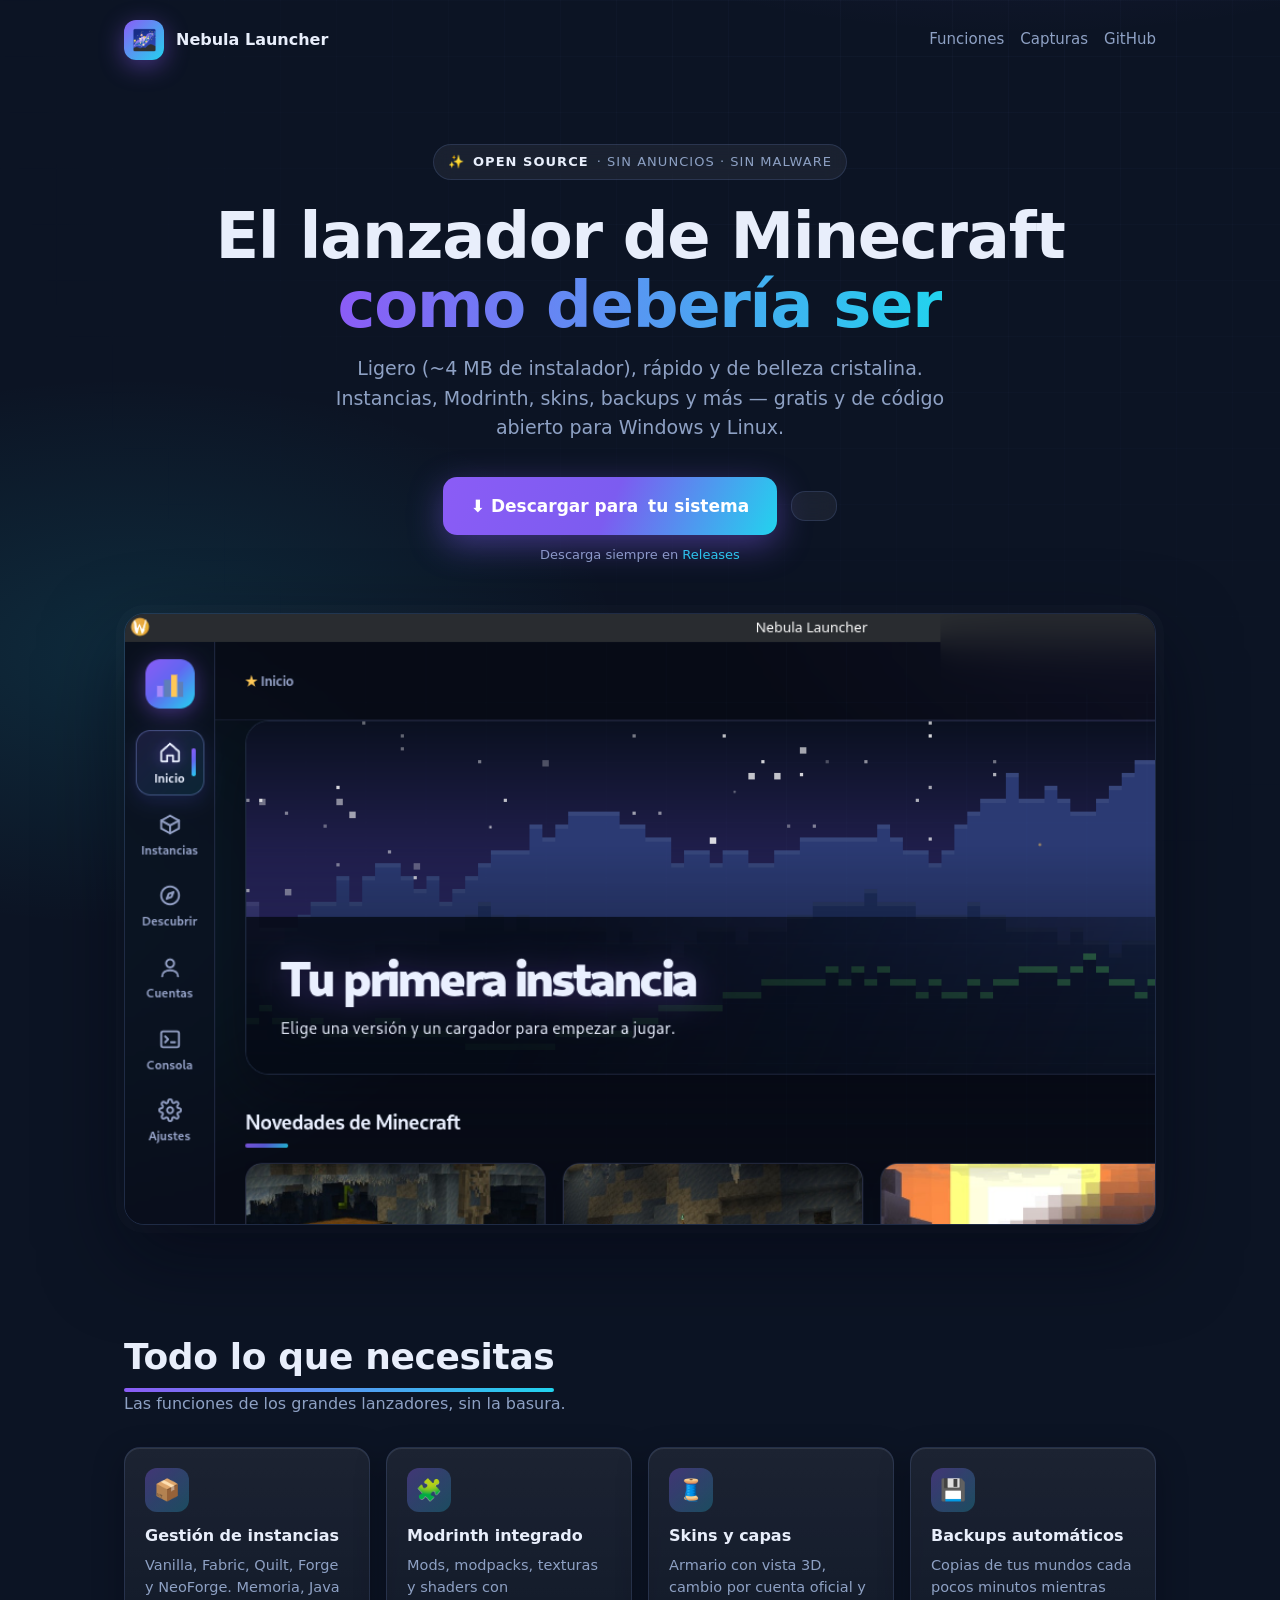
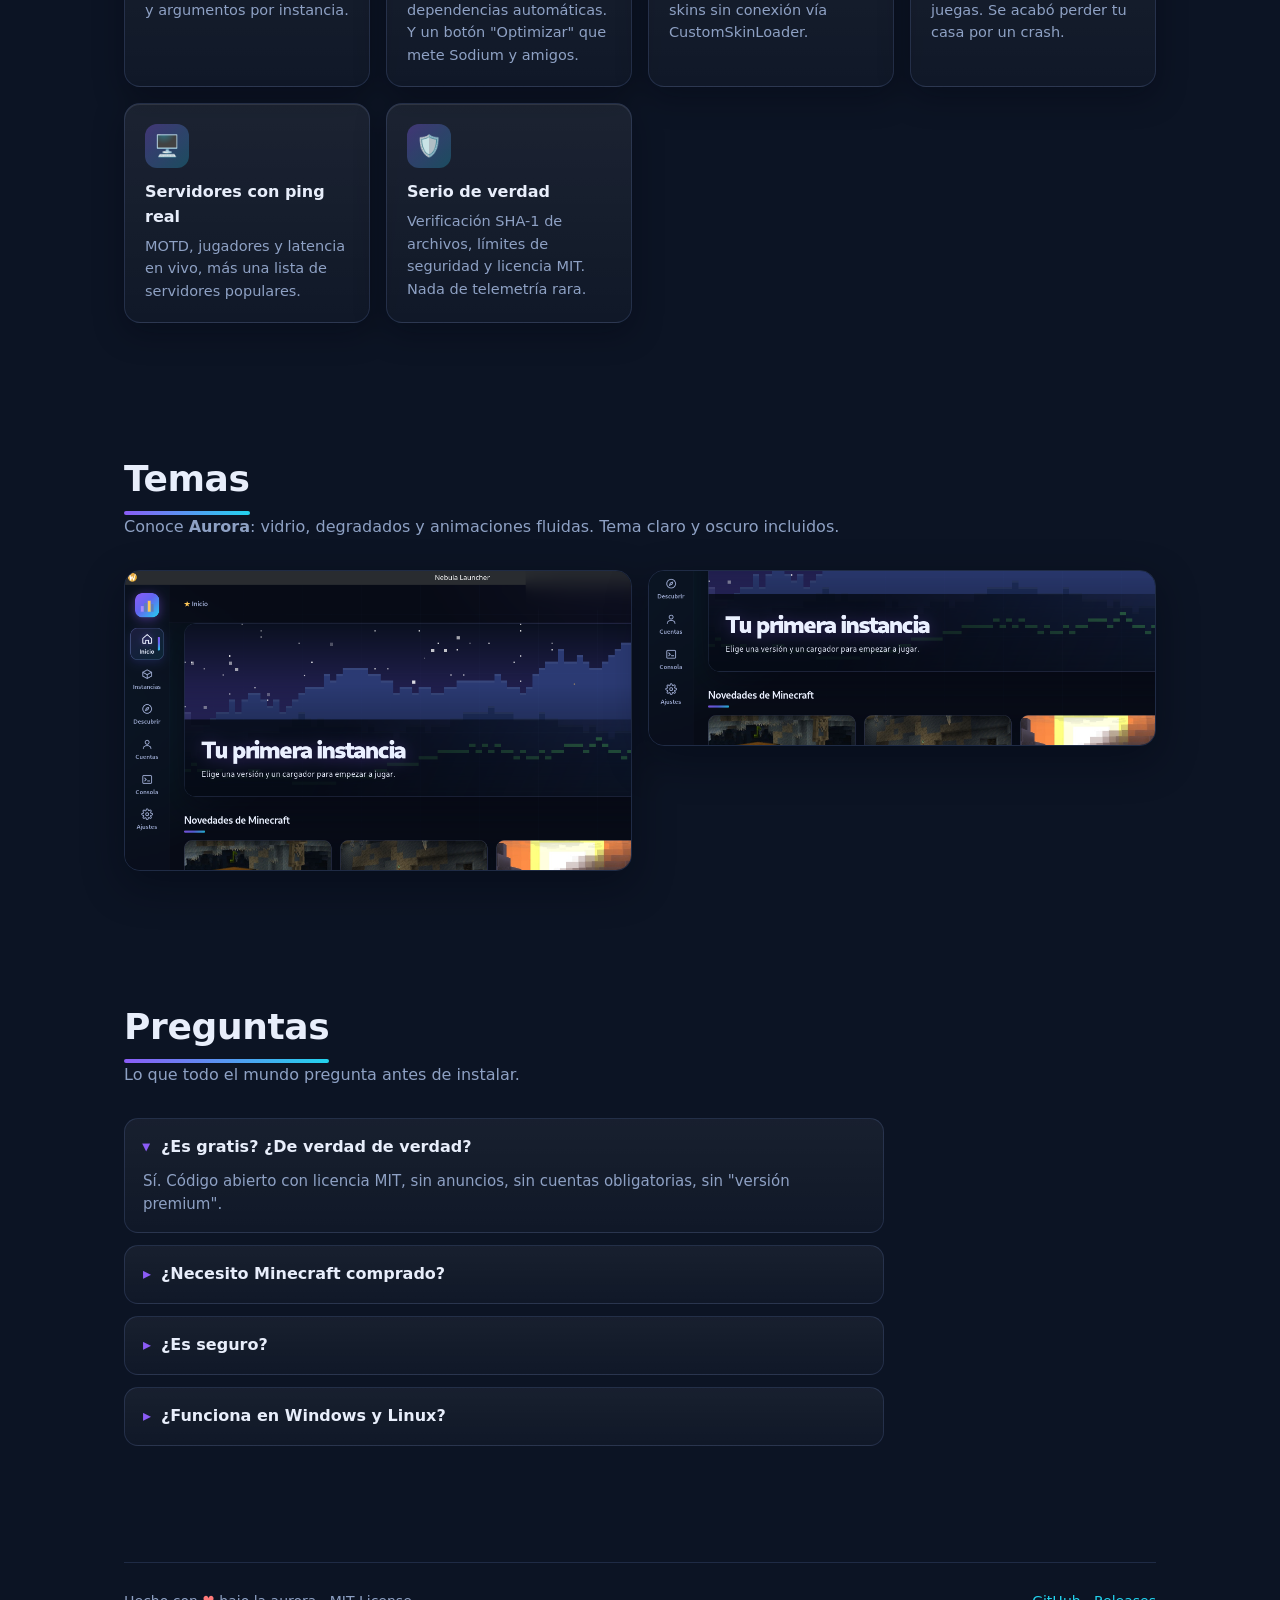
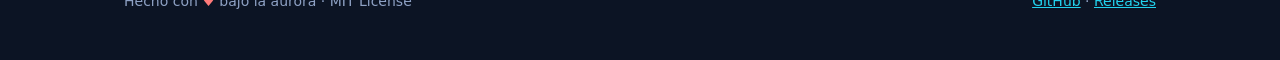
==== docs/index.html @ 6aa3d75f "Pagina web de descargas con deteccion de sistema operativo" ====
<!doctype html>
<html lang="es">
<head>
<meta charset="utf-8">
<meta name="viewport" content="width=device-width, initial-scale=1">
<title>Nebula Launcher — Descargar</title>
<meta name="description" content="Nebula Launcher: lanzador de Minecraft Java de código abierto, ligero y bonito para Windows y Linux.">
<style>
  :root {
    --bg: #0c1424; --bg2: #101b30; --surface: rgba(255,255,255,.06);
    --text: #e8eefb; --muted: #8ea1c4; --line: rgba(120,150,220,.18);
    --violet: #8b5cf6; --cyan: #22d3ee; --amber: #ffc857;
    --aurora: linear-gradient(90deg, #8b5cf6, #22d3ee);
  }
  * { box-sizing: border-box; margin: 0; padding: 0; }
  html { scroll-behavior: smooth; }
  body {
    background: radial-gradient(1200px 600px at 80% -10%, rgba(139,92,246,.22), transparent 60%),
                radial-gradient(900px 500px at 10% 20%, rgba(34,211,238,.12), transparent 55%),
                var(--bg);
    color: var(--text);
    font-family: "Segoe UI", "Cantarell", system-ui, sans-serif;
    line-height: 1.55; min-height: 100vh;
  }
  body::before {
    content: ""; position: fixed; inset: 0; pointer-events: none;
    background-image:
      linear-gradient(rgba(148,170,255,.03) 1px, transparent 1px),
      linear-gradient(90deg, rgba(148,170,255,.03) 1px, transparent 1px);
    background-size: 56px 56px;
    mask-image: radial-gradient(ellipse at 70% 0%, black, transparent 75%);
    -webkit-mask-image: radial-gradient(ellipse at 70% 0%, black, transparent 75%);
  }
  .wrap { max-width: 1080px; margin: 0 auto; padding: 0 24px; position: relative; }

  nav { display: flex; align-items: center; gap: 16px; padding: 20px 0; }
  .logo { display: flex; align-items: center; gap: 12px; font-weight: 700; text-decoration: none; color: var(--text); }
  .logo .dot {
    width: 40px; height: 40px; border-radius: 12px; display: grid; place-items: center;
    background: linear-gradient(135deg, #8b5cf6, #22d3ee);
    box-shadow: 0 6px 24px rgba(139,92,246,.45);
    font-size: 20px;
  }
  nav .grow { flex: 1; }
  .navlink { color: var(--muted); text-decoration: none; font-size: 15px; transition: color .15s; }
  .navlink:hover { color: var(--text); }

  header.hero { padding: 64px 0 40px; text-align: center; }
  .chip {
    display: inline-flex; align-items: center; gap: 8px;
    border: 1px solid var(--line); background: var(--surface);
    padding: 7px 14px; border-radius: 999px; font-size: 13px; color: var(--muted);
    backdrop-filter: blur(10px); text-transform: uppercase; letter-spacing: .08em;
  }
  .chip b { color: var(--text); }
  h1 {
    font-size: clamp(38px, 7vw, 64px); line-height: 1.08; margin: 22px 0 14px;
    letter-spacing: -.02em;
  }
  h1 .grad {
    background: var(--aurora); -webkit-background-clip: text; background-clip: text; color: transparent;
  }
  .sub { color: var(--muted); font-size: clamp(16px, 2.5vw, 19px); max-width: 640px; margin: 0 auto; }

  .download { margin-top: 34px; display: flex; flex-wrap: wrap; gap: 14px; justify-content: center; align-items: center; }
  .btn {
    display: inline-flex; align-items: center; gap: 10px; text-decoration: none; color: var(--text);
    border: 1px solid var(--line); background: var(--surface); backdrop-filter: blur(10px);
    padding: 14px 22px; border-radius: 14px; font-weight: 600; font-size: 15.5px;
    transition: transform .16s ease, box-shadow .2s ease, border-color .2s;
  }
  .btn:hover { transform: translateY(-2px); border-color: rgba(139,92,246,.55); box-shadow: 0 10px 30px rgba(139,92,246,.25); }
  .btn.primary {
    background: linear-gradient(115deg, #8b5cf6, #7c5cf0, #22d3ee);
    border: none; color: #fff; font-size: 17px; padding: 16px 28px;
    box-shadow: 0 10px 34px rgba(124,92,240,.45);
    position: relative; overflow: hidden;
  }
  .btn.primary::after {
    content: ""; position: absolute; top: 0; left: -80%; width: 50%; height: 100%;
    background: linear-gradient(105deg, transparent, rgba(255,255,255,.45), transparent);
    transform: skewX(-20deg); transition: left .45s ease;
  }
  .btn.primary:hover::after { left: 130%; }
  .meta { color: var(--muted); font-size: 13px; margin-top: 10px; }
  .meta a { color: var(--cyan); text-decoration: none; }
  .meta a:hover { text-decoration: underline; }

  .shot { margin-top: 48px; border-radius: 20px; overflow: hidden; border: 1px solid var(--line);
    box-shadow: 0 30px 80px rgba(3,6,18,.55), 0 0 0 8px rgba(255,255,255,.02); }
  .shot img { width: 100%; display: block; }

  section { padding: 64px 0; }
  h2 { font-size: clamp(26px, 4vw, 36px); letter-spacing: -.01em; margin-bottom: 8px; }
  h2.underline { position: relative; display: inline-block; }
  h2.underline::after {
    content: ""; position: absolute; left: 0; right: 0; bottom: -8px; height: 4px;
    border-radius: 4px; background: var(--aurora);
  }
  .lead { color: var(--muted); margin-bottom: 30px; }

  .features { display: grid; grid-template-columns: repeat(auto-fit, minmax(240px, 1fr)); gap: 16px; }
  .card {
    background: linear-gradient(180deg, rgba(255,255,255,.065), rgba(255,255,255,.02));
    border: 1px solid var(--line); border-radius: 16px; padding: 20px;
    box-shadow: inset 0 1px 0 rgba(255,255,255,.09), 0 10px 30px rgba(3,6,18,.35);
    transition: transform .18s ease, border-color .2s;
    opacity: 0; transform: translateY(16px);
  }
  .card.in { animation: rise .45s ease forwards; }
  @keyframes rise { to { opacity: 1; transform: translateY(0); } }
  .card:hover { transform: translateY(-4px); border-color: rgba(139,92,246,.45); }
  .card .ico {
    width: 44px; height: 44px; border-radius: 12px; display: grid; place-items: center;
    background: linear-gradient(135deg, rgba(139,92,246,.35), rgba(34,211,238,.25));
    font-size: 21px; margin-bottom: 12px;
  }
  .card b { display: block; margin-bottom: 5px; }
  .card p { color: var(--muted); font-size: 14.5px; }

  .shots2 { display: grid; grid-template-columns: repeat(auto-fit, minmax(300px, 1fr)); gap: 16px; }
  .shots2 img { width: 100%; border-radius: 16px; border: 1px solid var(--line); display: block;
    box-shadow: 0 14px 40px rgba(3,6,18,.45); }

  .faq { max-width: 760px; }
  details {
    background: linear-gradient(180deg, rgba(255,255,255,.05), rgba(255,255,255,.02));
    border: 1px solid var(--line); border-radius: 14px; padding: 16px 18px; margin-bottom: 12px;
  }
  details summary { cursor: pointer; font-weight: 600; list-style: none; display: flex; align-items: center; gap: 10px; }
  details summary::before { content: "▸"; color: var(--violet); transition: transform .2s; }
  details[open] summary::before { transform: rotate(90deg); }
  details p { color: var(--muted); margin-top: 10px; font-size: 15px; }
  a { color: var(--cyan); }

  footer { border-top: 1px solid var(--line); margin-top: 40px; padding: 28px 0 48px; color: var(--muted); font-size: 14px;
    display: flex; flex-wrap: wrap; gap: 12px; align-items: center; justify-content: space-between; }
  footer .heart { color: #ff7a7a; }
</style>
</head>
<body>
<div class="wrap">
  <nav>
    <a class="logo" href="#"><span class="dot">🌌</span> Nebula Launcher</a>
    <span class="grow"></span>
    <a class="navlink" href="#funciones">Funciones</a>
    <a class="navlink" href="#capturas">Capturas</a>
    <a class="navlink" href="https://github.com/mclovin552/nebula-launcher">GitHub</a>
  </nav>

  <header class="hero">
    <span class="chip">✨ <b id="ver">Open source</b> · sin anuncios · sin malware</span>
    <h1>El lanzador de Minecraft<br><span class="grad">como debería ser</span></h1>
    <p class="sub">Ligero (~4 MB de instalador), rápido y de belleza cristalina. Instancias, Modrinth, skins, backups y más — gratis y de código abierto para Windows y Linux.</p>
    <div class="download" id="dl">
      <a class="btn primary" href="https://github.com/mclovin552/nebula-launcher/releases/latest" id="main-dl">⬇️ Descargar para <span id="os-name">tu sistema</span></a>
      <a class="btn" href="https://github.com/mclovin552/nebula-launcher/releases/latest" id="dash-dl" hidden></a>
    </div>
    <p class="meta" id="ver-info">Consultando la última versión… · <a href="https://github.com/mclovin552/nebula-launcher/releases">todas las versiones</a></p>
    <div class="shot"><img src="screenshot-home.png" alt="Nebula Launcher"></div>
  </header>

  <section id="funciones">
    <h2 class="underline">Todo lo que necesitas</h2>
    <p class="lead">Las funciones de los grandes lanzadores, sin la basura.</p>
    <div class="features" id="feat">
      <div class="card"><div class="ico">📦</div><b>Gestión de instancias</b><p>Vanilla, Fabric, Quilt, Forge y NeoForge. Memoria, Java y argumentos por instancia.</p></div>
      <div class="card"><div class="ico">🧩</div><b>Modrinth integrado</b><p>Mods, modpacks, texturas y shaders con dependencias automáticas. Y un botón "Optimizar" que mete Sodium y amigos.</p></div>
      <div class="card"><div class="ico">🧵</div><b>Skins y capas</b><p>Armario con vista 3D, cambio por cuenta oficial y skins sin conexión vía CustomSkinLoader.</p></div>
      <div class="card"><div class="ico">💾</div><b>Backups automáticos</b><p>Copias de tus mundos cada pocos minutos mientras juegas. Se acabó perder tu casa por un crash.</p></div>
      <div class="card"><div class="ico">🖥️</div><b>Servidores con ping real</b><p>MOTD, jugadores y latencia en vivo, más una lista de servidores populares.</p></div>
      <div class="card"><div class="ico">🛡️</div><b>Serio de verdad</b><p>Verificación SHA-1 de archivos, límites de seguridad y licencia MIT. Nada de telemetría rara.</p></div>
    </div>
  </section>

  <section id="capturas">
    <h2 class="underline">Temas</h2>
    <p class="lead">Conoce <b>Aurora</b>: vidrio, degradados y animaciones fluidas. Tema claro y oscuro incluidos.</p>
    <div class="shots2">
      <img src="screenshot-home.png" alt="Inicio con Aurora">
      <img src="screenshot-news.png" alt="Novedades de Minecraft">
    </div>
  </section>

  <section class="faq">
    <h2 class="underline">Preguntas</h2>
    <p class="lead">Lo que todo el mundo pregunta antes de instalar.</p>
    <details open><summary>¿Es gratis? ¿De verdad de verdad?</summary><p>Sí. Código abierto con licencia MIT, sin anuncios, sin cuentas obligatorias, sin "versión premium".</p></details>
    <details><summary>¿Necesito Minecraft comprado?</summary><p>Puedes jugar con cuenta Microsoft si lo has comprado (el launcher lo verifica), o crear un perfil offline para probar sin conexión.</p></details>
    <details><summary>¿Es seguro?</summary><p>Sí: el código entero es visible en GitHub, los archivos del juego se verifican con SHA-1 contra los servidores de Mojang y nada se instala fuera de su carpeta de datos.</p></details>
    <details><summary>¿Funciona en Windows y Linux?</summary><p>Sí: .msi y .exe para Windows; .AppImage, .deb y .rpm para Linux.</p></details>
  </section>

  <footer>
    <span>Hecho con <span class="heart">♥</span> bajo la aurora · MIT License</span>
    <span><a href="https://github.com/mclovin552/nebula-launcher">GitHub</a> · <a href="https://github.com/mclovin552/nebula-launcher/releases">Releases</a></span>
  </footer>
</div>

<script>
  const OS = (() => {
    const ua = navigator.userAgent;
    if (/Win/i.test(ua)) return 'windows';
    if (/Linux/i.test(ua) && !/Android/i.test(ua)) return 'linux';
    return 'otro';
  })();

  fetch('https://api.github.com/repos/mclovin552/nebula-launcher/releases/latest')
    .then(r => r.ok ? r.json() : Promise.reject())
    .then(rel => {
      const v = (rel.tag_name || '').replace(/^v/, '');
      document.getElementById('ver').textContent = 'v' + v + ' es la última';
      const guess = {
        windows: 'Nebula.Launcher_' + v + '_x64-setup.exe',
        linux: 'Nebula.Launcher_' + v + '_amd64.AppImage'
      };
      const base = 'https://github.com/mclovin552/nebula-launcher/releases/latest/download/';
      let main = base + 'Nebula.Launcher_' + v + '.zip';
      let dash = '';
      const names = (rel.assets || []).map(a => a.name);
      if (OS === 'windows') {
        document.getElementById('os-name').textContent = 'Windows';
        main = base + (names.find(n => /_x64-setup\.exe$/.test(n)) || '');
        dash = base + (names.find(n => /_en-US\.msi$/.test(n)) || '.msi');
      } else if (OS === 'linux') {
        document.getElementById('os-name').textContent = 'Linux';
        main = base + (names.find(n => /AppImage/.test(n)) || '');
        dash = base + (names.find(n => /amd64\.deb$/.test(n)) || '');
      } else {
        main = 'https://github.com/mclovin552/nebula-launcher/releases/latest';
      }
      const mq = document.getElementById('main-dl');
      if (main && main !== base) { mq.href = main; } else { mq.href = rel.html_url || mq.href; }
      const q = document.getElementById('dash-dl');
      if (dash && dash !== base) { q.href = dash; q.textContent = 'Descargar alternativa (otro formato)'; q.hidden = false; }
      document.getElementById('ver-info').innerHTML =
        'Versión ' + v + ' · Windows y Linux · <a href="' + (rel.html_url || '#') + '">ver notas del release</a>';
      document.title = 'Nebula Launcher v' + v + ' — Descargar';
    })
    .catch(() => {
      document.getElementById('ver-info').innerHTML =
        'Descarga siempre en <a href="https://github.com/mclovin552/nebula-launcher/releases/latest">Releases</a>';
    });

  const io = new IntersectionObserver(es => es.forEach(e => { if (e.isIntersecting) e.target.classList.add('in'); }));
  document.querySelectorAll('.card').forEach((c, i) => { c.style.animationDelay = (i * 0.06) + 's'; io.observe(c); });
</script>
</body>
</html>
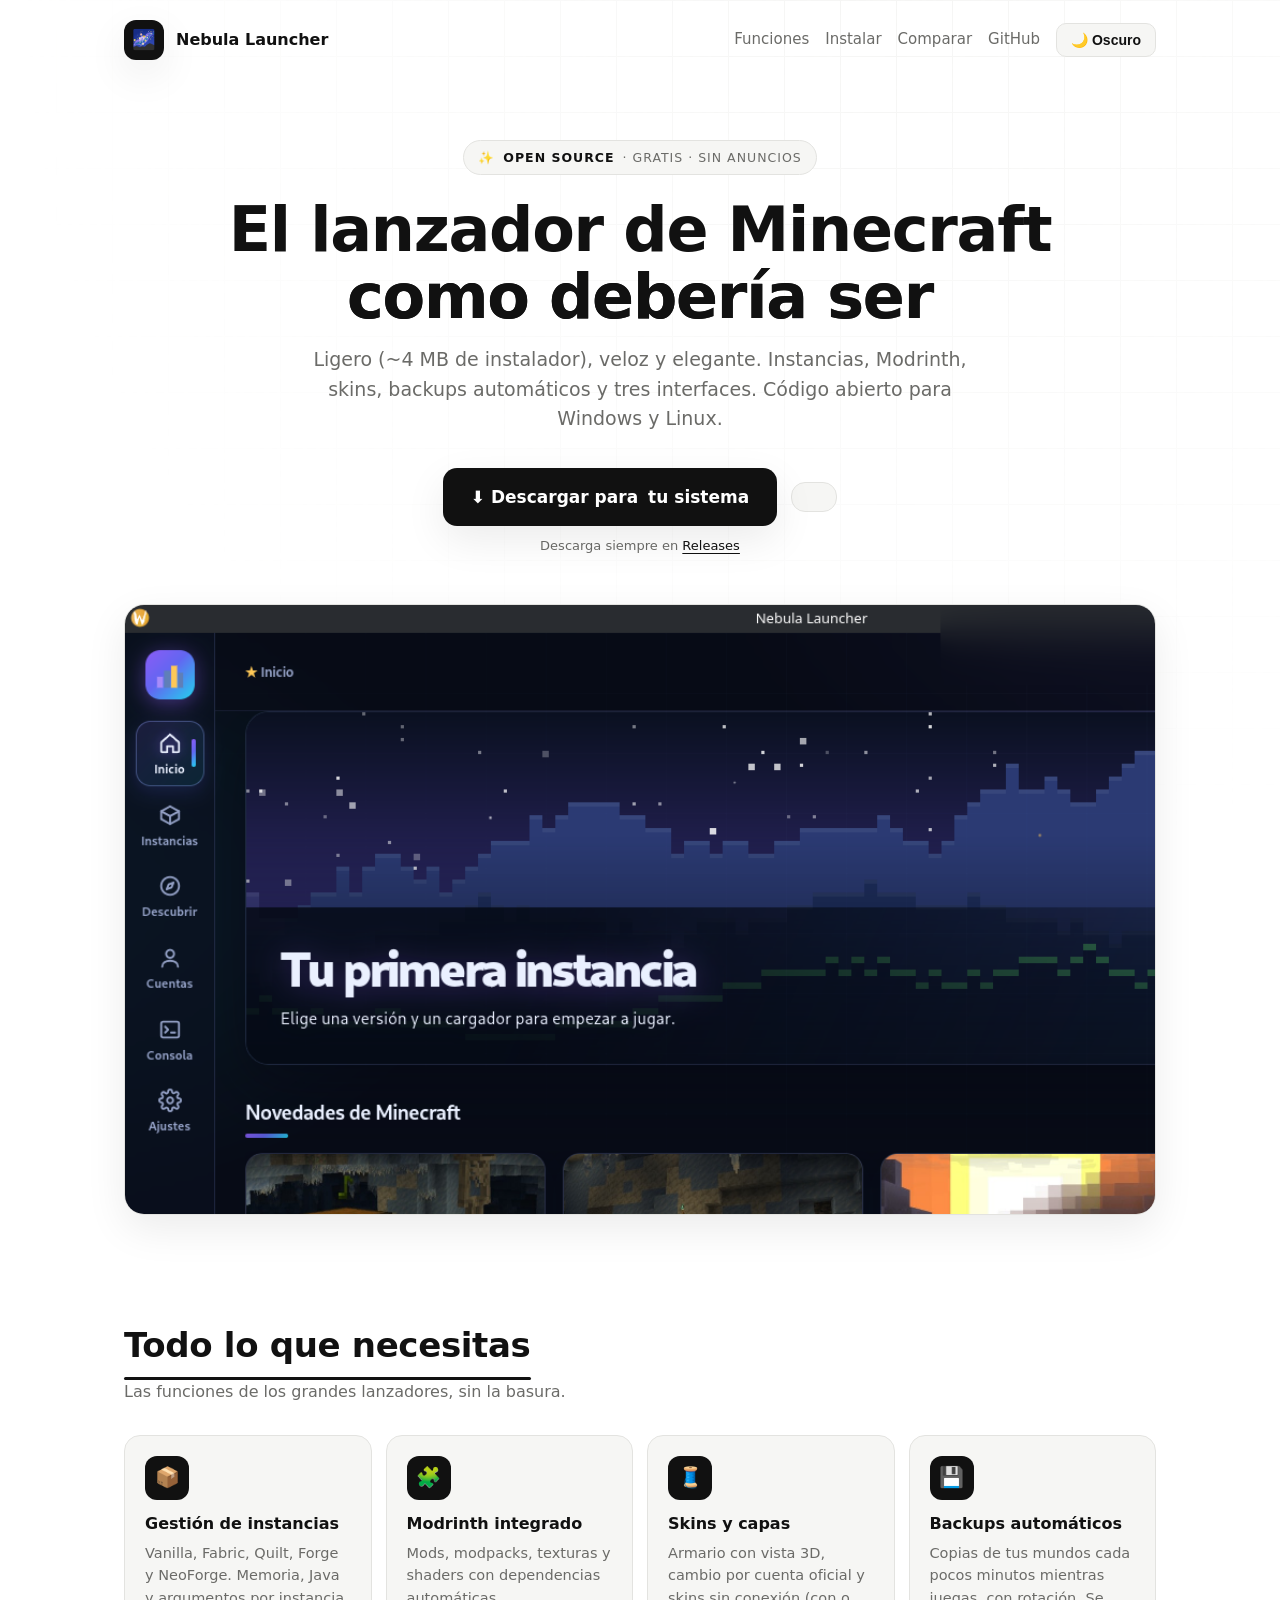
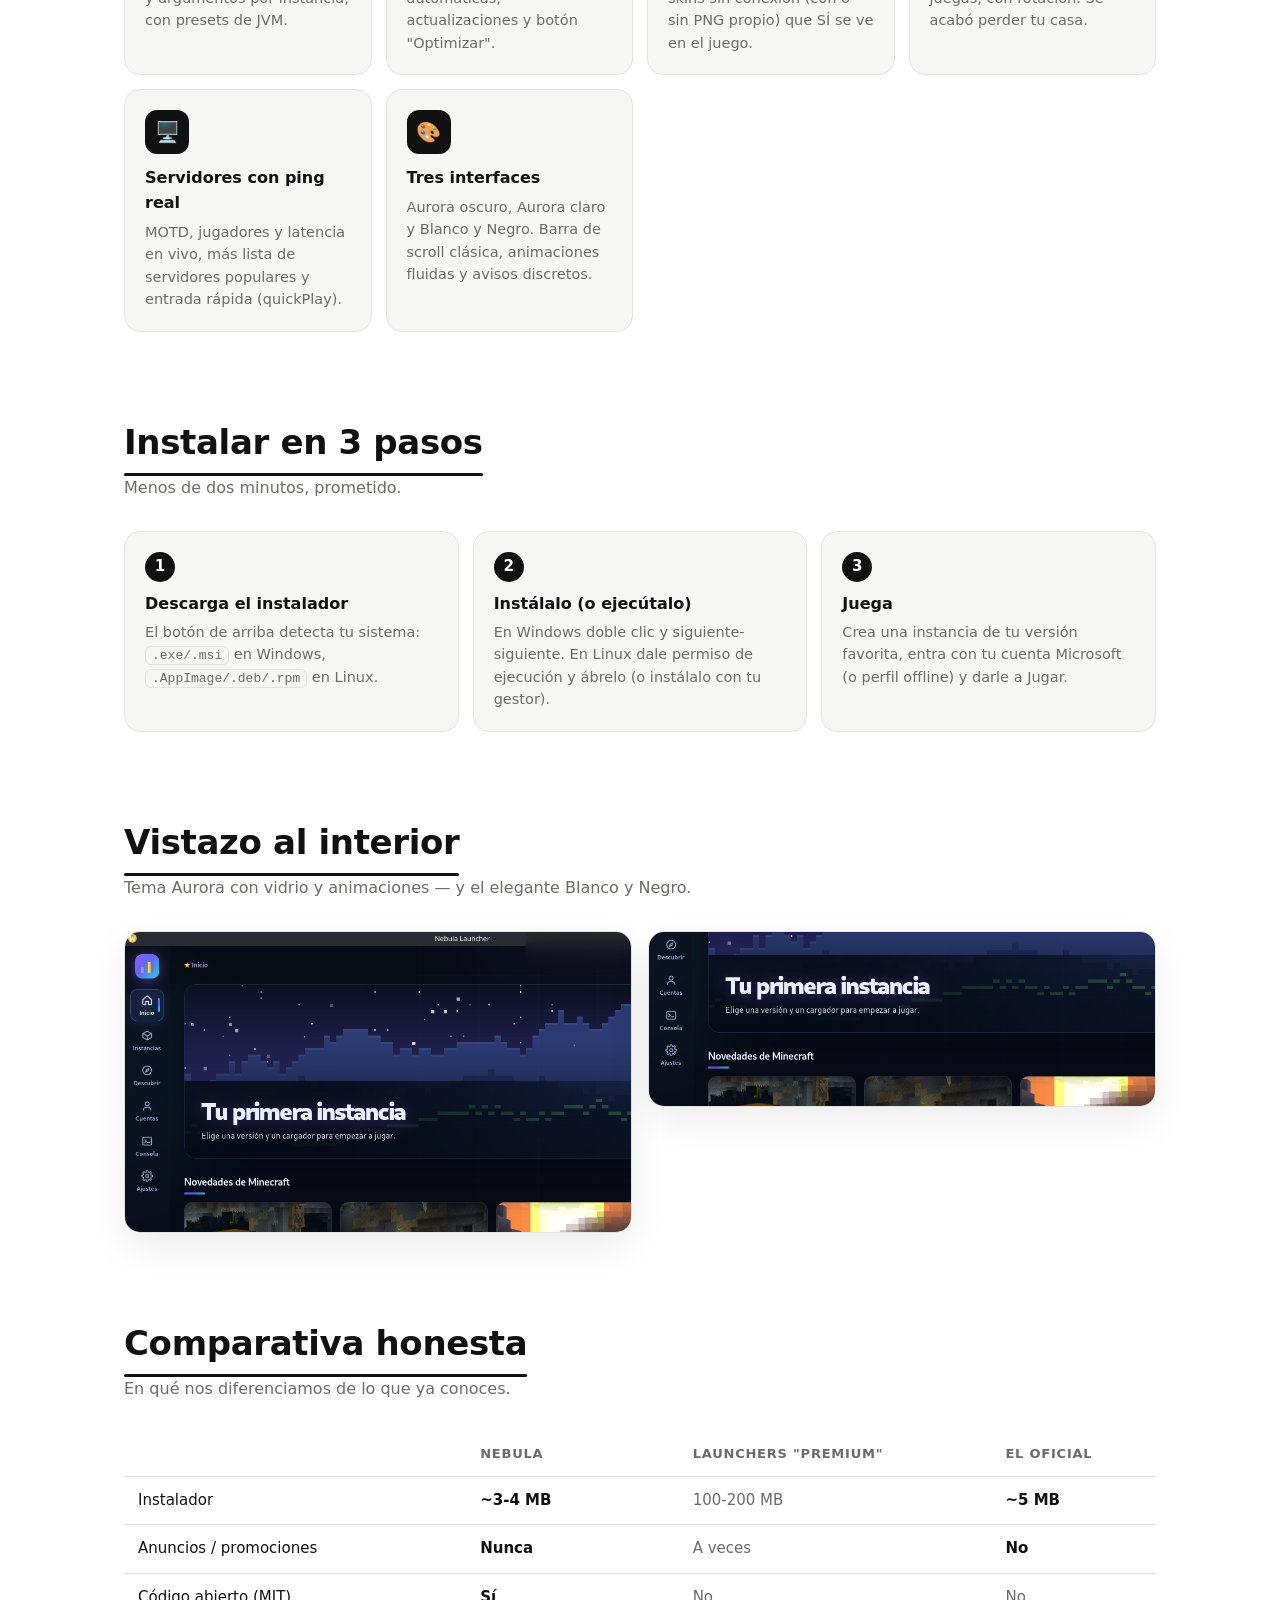
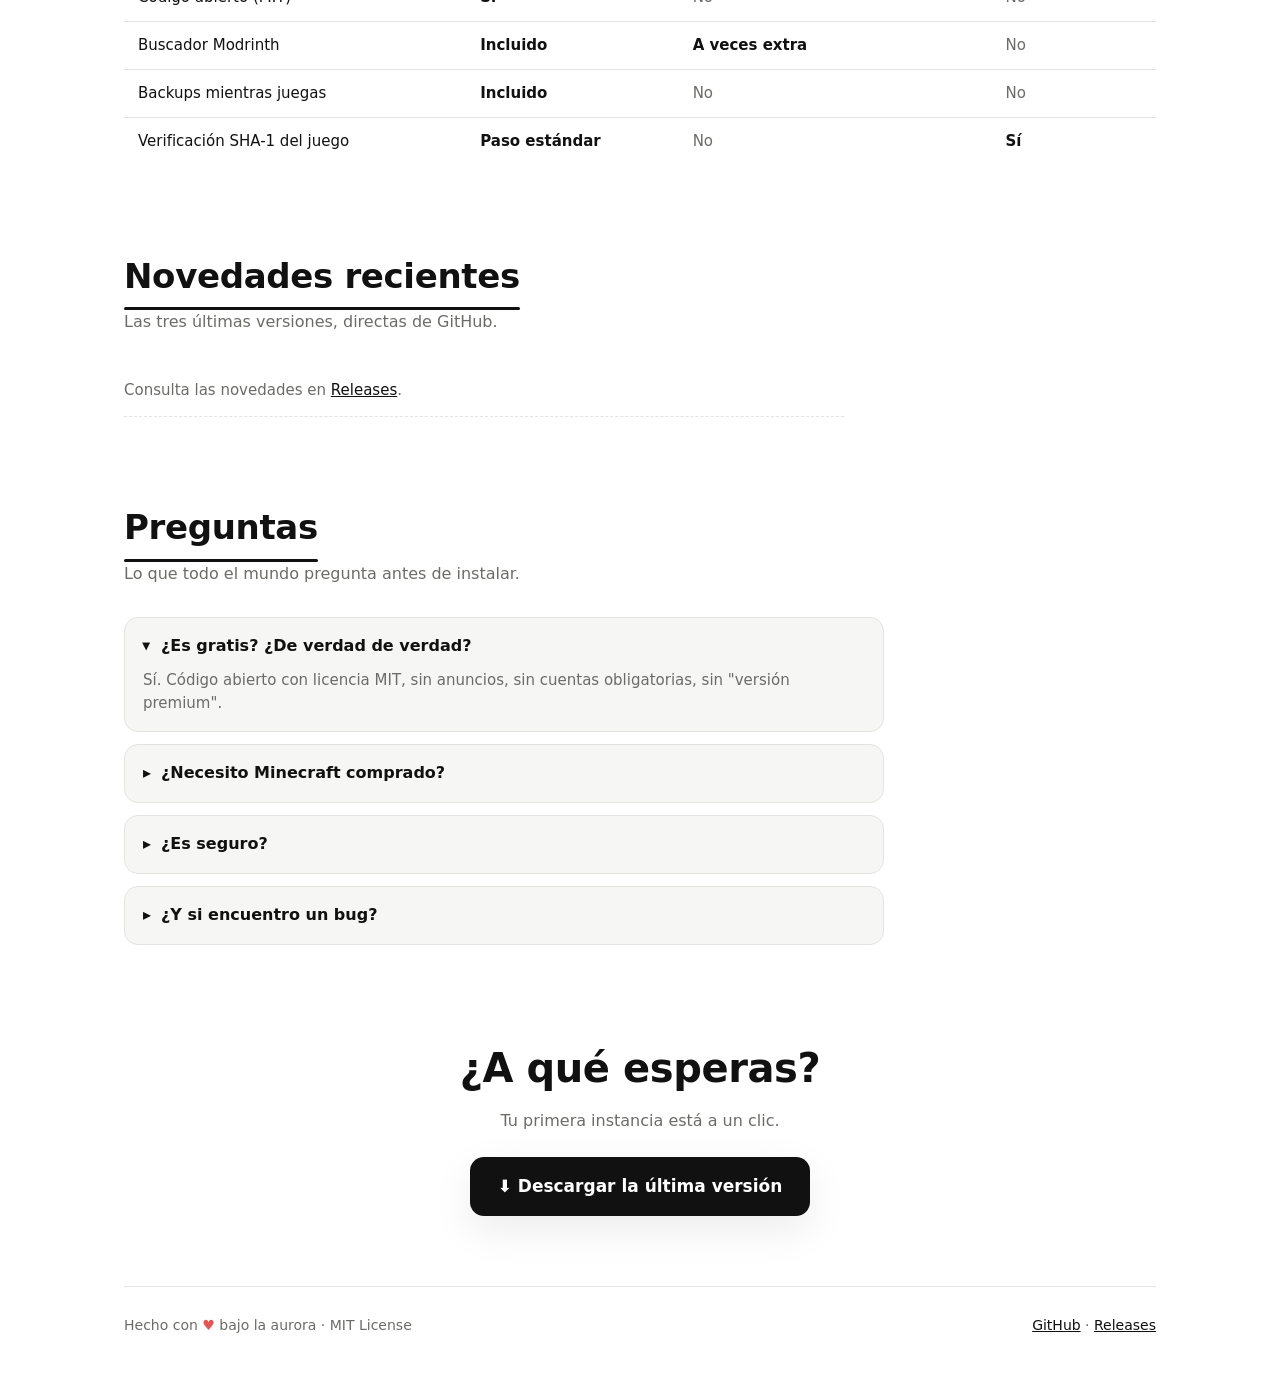
==== commit e9eef4d9: "Web v2: tema blanco y negro con modo oscuro/claro, secciones nuevas (pasos, comparativa, changelog e" ====
--- a/docs/index.html
+++ b/docs/index.html
@@ -4,32 +4,35 @@
 <meta charset="utf-8">
 <meta name="viewport" content="width=device-width, initial-scale=1">
 <title>Nebula Launcher — Descargar</title>
-<meta name="description" content="Nebula Launcher: lanzador de Minecraft Java de código abierto, ligero y bonito para Windows y Linux.">
+<meta name="description" content="Nebula Launcher: lanzador de Minecraft Java de código abierto, ligero y rápido para Windows y Linux.">
 <style>
   :root {
-    --bg: #0c1424; --bg2: #101b30; --surface: rgba(255,255,255,.06);
-    --text: #e8eefb; --muted: #8ea1c4; --line: rgba(120,150,220,.18);
-    --violet: #8b5cf6; --cyan: #22d3ee; --amber: #ffc857;
-    --aurora: linear-gradient(90deg, #8b5cf6, #22d3ee);
+    --bg: #ffffff; --bg2: #fafafa; --panel: #f6f6f4;
+    --text: #111111; --muted: #6b6b68; --line: #e3e3e0;
+    --ink: #111111; --accent: #111111;
+    --shadow: 0 14px 40px rgba(10,10,10,.08);
+  }
+  body.dark {
+    --bg: #0e0e10; --bg2: #131316; --panel: #1a1a1d;
+    --text: #f4f4f2; --muted: #9a9a96; --line: #26262a;
+    --ink: #f4f4f2; --accent: #ffffff;
+    --shadow: 0 14px 40px rgba(0,0,0,.5);
   }
   * { box-sizing: border-box; margin: 0; padding: 0; }
   html { scroll-behavior: smooth; }
   body {
-    background: radial-gradient(1200px 600px at 80% -10%, rgba(139,92,246,.22), transparent 60%),
-                radial-gradient(900px 500px at 10% 20%, rgba(34,211,238,.12), transparent 55%),
-                var(--bg);
-    color: var(--text);
+    background: var(--bg); color: var(--text);
     font-family: "Segoe UI", "Cantarell", system-ui, sans-serif;
-    line-height: 1.55; min-height: 100vh;
+    line-height: 1.55; transition: background .25s, color .25s;
   }
   body::before {
     content: ""; position: fixed; inset: 0; pointer-events: none;
     background-image:
-      linear-gradient(rgba(148,170,255,.03) 1px, transparent 1px),
-      linear-gradient(90deg, rgba(148,170,255,.03) 1px, transparent 1px);
-    background-size: 56px 56px;
-    mask-image: radial-gradient(ellipse at 70% 0%, black, transparent 75%);
-    -webkit-mask-image: radial-gradient(ellipse at 70% 0%, black, transparent 75%);
+      linear-gradient(var(--line) 1px, transparent 1px),
+      linear-gradient(90deg, var(--line) 1px, transparent 1px);
+    background-size: 56px 56px; opacity: .35;
+    mask-image: radial-gradient(ellipse at 70% 0%, black, transparent 70%);
+    -webkit-mask-image: radial-gradient(ellipse at 70% 0%, black, transparent 70%);
   }
   .wrap { max-width: 1080px; margin: 0 auto; padding: 0 24px; position: relative; }
 
@@ -37,105 +40,135 @@
   .logo { display: flex; align-items: center; gap: 12px; font-weight: 700; text-decoration: none; color: var(--text); }
   .logo .dot {
     width: 40px; height: 40px; border-radius: 12px; display: grid; place-items: center;
-    background: linear-gradient(135deg, #8b5cf6, #22d3ee);
-    box-shadow: 0 6px 24px rgba(139,92,246,.45);
-    font-size: 20px;
-  }
-  nav .grow { flex: 1; }
+    background: var(--ink); color: var(--bg); font-size: 19px;
+    box-shadow: var(--shadow);
+  }
+  .grow { flex: 1; }
   .navlink { color: var(--muted); text-decoration: none; font-size: 15px; transition: color .15s; }
   .navlink:hover { color: var(--text); }
-
-  header.hero { padding: 64px 0 40px; text-align: center; }
+  #theme-btn {
+    border: 1px solid var(--line); background: var(--panel); color: var(--text);
+    border-radius: 10px; padding: 8px 14px; cursor: pointer; font-weight: 600; font-size: 14px;
+    transition: transform .15s, border-color .2s;
+  }
+  #theme-btn:hover { transform: translateY(-1px); border-color: var(--ink); }
+
+  .hero { padding: 60px 0 40px; text-align: center; }
   .chip {
     display: inline-flex; align-items: center; gap: 8px;
-    border: 1px solid var(--line); background: var(--surface);
-    padding: 7px 14px; border-radius: 999px; font-size: 13px; color: var(--muted);
-    backdrop-filter: blur(10px); text-transform: uppercase; letter-spacing: .08em;
+    border: 1px solid var(--line); background: var(--panel);
+    padding: 7px 14px; border-radius: 999px; font-size: 12.5px; color: var(--muted);
+    text-transform: uppercase; letter-spacing: .08em;
   }
   .chip b { color: var(--text); }
-  h1 {
-    font-size: clamp(38px, 7vw, 64px); line-height: 1.08; margin: 22px 0 14px;
-    letter-spacing: -.02em;
-  }
+  h1 { font-size: clamp(38px, 7vw, 62px); line-height: 1.08; margin: 22px 0 14px; letter-spacing: -.02em; }
   h1 .grad {
-    background: var(--aurora); -webkit-background-clip: text; background-clip: text; color: transparent;
-  }
-  .sub { color: var(--muted); font-size: clamp(16px, 2.5vw, 19px); max-width: 640px; margin: 0 auto; }
+    color: var(--accent);
+    background: linear-gradient(90deg, var(--text) 55%, var(--muted));
+    -webkit-background-clip: text; background-clip: text;
+  }
+  .sub { color: var(--muted); font-size: clamp(16px, 2.5vw, 19px); max-width: 660px; margin: 0 auto; }
 
   .download { margin-top: 34px; display: flex; flex-wrap: wrap; gap: 14px; justify-content: center; align-items: center; }
   .btn {
-    display: inline-flex; align-items: center; gap: 10px; text-decoration: none; color: var(--text);
-    border: 1px solid var(--line); background: var(--surface); backdrop-filter: blur(10px);
+    display: inline-flex; align-items: center; gap: 10px; text-decoration: none;
+    color: var(--text); border: 1px solid var(--line); background: var(--panel);
     padding: 14px 22px; border-radius: 14px; font-weight: 600; font-size: 15.5px;
-    transition: transform .16s ease, box-shadow .2s ease, border-color .2s;
-  }
-  .btn:hover { transform: translateY(-2px); border-color: rgba(139,92,246,.55); box-shadow: 0 10px 30px rgba(139,92,246,.25); }
+    transition: transform .16s ease, box-shadow .2s ease, border-color .2s, background .3s;
+  }
+  .btn:hover { transform: translateY(-2px); border-color: var(--ink); box-shadow: var(--shadow); }
   .btn.primary {
-    background: linear-gradient(115deg, #8b5cf6, #7c5cf0, #22d3ee);
-    border: none; color: #fff; font-size: 17px; padding: 16px 28px;
-    box-shadow: 0 10px 34px rgba(124,92,240,.45);
-    position: relative; overflow: hidden;
+    background: var(--ink); color: var(--bg); border: none; font-size: 17px; padding: 16px 28px;
+    box-shadow: var(--shadow); position: relative; overflow: hidden;
   }
   .btn.primary::after {
     content: ""; position: absolute; top: 0; left: -80%; width: 50%; height: 100%;
-    background: linear-gradient(105deg, transparent, rgba(255,255,255,.45), transparent);
+    background: linear-gradient(105deg, transparent, rgba(255,255,255,.18), transparent);
     transform: skewX(-20deg); transition: left .45s ease;
   }
   .btn.primary:hover::after { left: 130%; }
   .meta { color: var(--muted); font-size: 13px; margin-top: 10px; }
-  .meta a { color: var(--cyan); text-decoration: none; }
-  .meta a:hover { text-decoration: underline; }
-
-  .shot { margin-top: 48px; border-radius: 20px; overflow: hidden; border: 1px solid var(--line);
-    box-shadow: 0 30px 80px rgba(3,6,18,.55), 0 0 0 8px rgba(255,255,255,.02); }
+  .meta a { color: var(--text); text-decoration: underline; text-underline-offset: 3px; }
+
+  code { background: var(--panel); border: 1px solid var(--line); border-radius: 6px; padding: 1px 6px; font-size: 13px; }
+
+  .shot { margin-top: 48px; border-radius: 20px; overflow: hidden; border: 1px solid var(--line); box-shadow: var(--shadow); }
   .shot img { width: 100%; display: block; }
 
-  section { padding: 64px 0; }
-  h2 { font-size: clamp(26px, 4vw, 36px); letter-spacing: -.01em; margin-bottom: 8px; }
+  section { padding: 64px 0 20px; }
+  h2 { font-size: clamp(26px, 4vw, 34px); letter-spacing: -.01em; margin-bottom: 8px; }
   h2.underline { position: relative; display: inline-block; }
   h2.underline::after {
-    content: ""; position: absolute; left: 0; right: 0; bottom: -8px; height: 4px;
-    border-radius: 4px; background: var(--aurora);
+    content: ""; position: absolute; left: 0; right: 0; bottom: -8px; height: 3px;
+    border-radius: 3px; background: var(--ink);
   }
   .lead { color: var(--muted); margin-bottom: 30px; }
 
-  .features { display: grid; grid-template-columns: repeat(auto-fit, minmax(240px, 1fr)); gap: 16px; }
+  .features { display: grid; grid-template-columns: repeat(auto-fit, minmax(240px, 1fr)); gap: 14px; }
   .card {
-    background: linear-gradient(180deg, rgba(255,255,255,.065), rgba(255,255,255,.02));
-    border: 1px solid var(--line); border-radius: 16px; padding: 20px;
-    box-shadow: inset 0 1px 0 rgba(255,255,255,.09), 0 10px 30px rgba(3,6,18,.35);
+    background: var(--panel); border: 1px solid var(--line); border-radius: 16px; padding: 20px;
     transition: transform .18s ease, border-color .2s;
     opacity: 0; transform: translateY(16px);
   }
   .card.in { animation: rise .45s ease forwards; }
   @keyframes rise { to { opacity: 1; transform: translateY(0); } }
-  .card:hover { transform: translateY(-4px); border-color: rgba(139,92,246,.45); }
+  .card:hover { transform: translateY(-4px); border-color: var(--ink); }
   .card .ico {
     width: 44px; height: 44px; border-radius: 12px; display: grid; place-items: center;
-    background: linear-gradient(135deg, rgba(139,92,246,.35), rgba(34,211,238,.25));
-    font-size: 21px; margin-bottom: 12px;
+    background: var(--ink); color: var(--bg); font-size: 20px; margin-bottom: 12px;
   }
   .card b { display: block; margin-bottom: 5px; }
   .card p { color: var(--muted); font-size: 14.5px; }
 
+  .steps { display: grid; grid-template-columns: repeat(auto-fit, minmax(220px, 1fr)); gap: 14px; counter-reset: paso; }
+  .step { background: var(--panel); border: 1px solid var(--line); border-radius: 16px; padding: 20px; counter-increment: paso; position: relative; }
+  .step::before {
+    content: counter(paso);
+    width: 30px; height: 30px; border-radius: 50%; background: var(--ink); color: var(--bg);
+    display: grid; place-items: center; font-weight: 700; margin-bottom: 10px; font-size: 15px;
+  }
+  .step b { display: block; margin-bottom: 4px; }
+  .step p { color: var(--muted); font-size: 14.5px; }
+
   .shots2 { display: grid; grid-template-columns: repeat(auto-fit, minmax(300px, 1fr)); gap: 16px; }
-  .shots2 img { width: 100%; border-radius: 16px; border: 1px solid var(--line); display: block;
-    box-shadow: 0 14px 40px rgba(3,6,18,.45); }
+  .shots2 img { width: 100%; border-radius: 16px; border: 1px solid var(--line); display: block; box-shadow: var(--shadow); }
+
+  table { width: 100%; border-collapse: collapse; margin-top: 8px; font-size: 15px; }
+  th, td { text-align: left; padding: 12px 14px; border-bottom: 1px solid var(--line); }
+  th { color: var(--muted); font-size: 13px; text-transform: uppercase; letter-spacing: .06em; }
+  tr:last-child td { border-bottom: none; }
+  .yes { color: var(--text); font-weight: 700; }
+  .no { color: var(--muted); }
+
+  .log { max-width: 720px; }
+  .log .item { display: flex; gap: 14px; padding: 14px 0; border-bottom: 1px dashed var(--line); align-items: baseline; }
+  .log .tag {
+    flex: 0 0 auto; font-family: ui-monospace, monospace; font-size: 13px; background: var(--panel);
+    border: 1px solid var(--line); border-radius: 8px; padding: 3px 9px;
+  }
+  .log .item p { color: var(--muted); font-size: 15px; }
+  .log .item p b { color: var(--text); }
 
   .faq { max-width: 760px; }
   details {
-    background: linear-gradient(180deg, rgba(255,255,255,.05), rgba(255,255,255,.02));
-    border: 1px solid var(--line); border-radius: 14px; padding: 16px 18px; margin-bottom: 12px;
+    background: var(--panel); border: 1px solid var(--line); border-radius: 14px;
+    padding: 16px 18px; margin-bottom: 12px;
   }
   details summary { cursor: pointer; font-weight: 600; list-style: none; display: flex; align-items: center; gap: 10px; }
-  details summary::before { content: "▸"; color: var(--violet); transition: transform .2s; }
+  details summary::before { content: "▸"; transition: transform .2s; }
   details[open] summary::before { transform: rotate(90deg); }
   details p { color: var(--muted); margin-top: 10px; font-size: 15px; }
-  a { color: var(--cyan); }
-
-  footer { border-top: 1px solid var(--line); margin-top: 40px; padding: 28px 0 48px; color: var(--muted); font-size: 14px;
-    display: flex; flex-wrap: wrap; gap: 12px; align-items: center; justify-content: space-between; }
-  footer .heart { color: #ff7a7a; }
+  a { color: var(--text); }
+
+  .cta { text-align: center; padding: 60px 0 30px; }
+  .cta h2 { font-size: clamp(28px, 5vw, 40px); margin-bottom: 10px; }
+  .cta .lead { margin-bottom: 24px; }
+
+  footer {
+    border-top: 1px solid var(--line); margin-top: 40px; padding: 28px 0 48px; color: var(--muted);
+    font-size: 14px; display: flex; flex-wrap: wrap; gap: 12px; align-items: center; justify-content: space-between;
+  }
+  footer .heart { color: #e25555; }
 </style>
 </head>
 <body>
@@ -144,14 +177,16 @@
     <a class="logo" href="#"><span class="dot">🌌</span> Nebula Launcher</a>
     <span class="grow"></span>
     <a class="navlink" href="#funciones">Funciones</a>
-    <a class="navlink" href="#capturas">Capturas</a>
+    <a class="navlink" href="#instalar">Instalar</a>
+    <a class="navlink" href="#comparar">Comparar</a>
     <a class="navlink" href="https://github.com/mclovin552/nebula-launcher">GitHub</a>
+    <button id="theme-btn" aria-label="Cambiar tema">🌙 Oscuro</button>
   </nav>
 
   <header class="hero">
-    <span class="chip">✨ <b id="ver">Open source</b> · sin anuncios · sin malware</span>
+    <span class="chip">✨ <b id="ver">Open source</b> · gratis · sin anuncios</span>
     <h1>El lanzador de Minecraft<br><span class="grad">como debería ser</span></h1>
-    <p class="sub">Ligero (~4 MB de instalador), rápido y de belleza cristalina. Instancias, Modrinth, skins, backups y más — gratis y de código abierto para Windows y Linux.</p>
+    <p class="sub">Ligero (~4 MB de instalador), veloz y elegante. Instancias, Modrinth, skins, backups automáticos y tres interfaces. Código abierto para Windows y Linux.</p>
     <div class="download" id="dl">
       <a class="btn primary" href="https://github.com/mclovin552/nebula-launcher/releases/latest" id="main-dl">⬇️ Descargar para <span id="os-name">tu sistema</span></a>
       <a class="btn" href="https://github.com/mclovin552/nebula-launcher/releases/latest" id="dash-dl" hidden></a>
@@ -163,32 +198,68 @@
   <section id="funciones">
     <h2 class="underline">Todo lo que necesitas</h2>
     <p class="lead">Las funciones de los grandes lanzadores, sin la basura.</p>
-    <div class="features" id="feat">
-      <div class="card"><div class="ico">📦</div><b>Gestión de instancias</b><p>Vanilla, Fabric, Quilt, Forge y NeoForge. Memoria, Java y argumentos por instancia.</p></div>
-      <div class="card"><div class="ico">🧩</div><b>Modrinth integrado</b><p>Mods, modpacks, texturas y shaders con dependencias automáticas. Y un botón "Optimizar" que mete Sodium y amigos.</p></div>
-      <div class="card"><div class="ico">🧵</div><b>Skins y capas</b><p>Armario con vista 3D, cambio por cuenta oficial y skins sin conexión vía CustomSkinLoader.</p></div>
-      <div class="card"><div class="ico">💾</div><b>Backups automáticos</b><p>Copias de tus mundos cada pocos minutos mientras juegas. Se acabó perder tu casa por un crash.</p></div>
-      <div class="card"><div class="ico">🖥️</div><b>Servidores con ping real</b><p>MOTD, jugadores y latencia en vivo, más una lista de servidores populares.</p></div>
-      <div class="card"><div class="ico">🛡️</div><b>Serio de verdad</b><p>Verificación SHA-1 de archivos, límites de seguridad y licencia MIT. Nada de telemetría rara.</p></div>
+    <div class="features">
+      <div class="card"><div class="ico">📦</div><b>Gestión de instancias</b><p>Vanilla, Fabric, Quilt, Forge y NeoForge. Memoria, Java y argumentos por instancia, con presets de JVM.</p></div>
+      <div class="card"><div class="ico">🧩</div><b>Modrinth integrado</b><p>Mods, modpacks, texturas y shaders con dependencias automáticas, actualizaciones y botón "Optimizar".</p></div>
+      <div class="card"><div class="ico">🧵</div><b>Skins y capas</b><p>Armario con vista 3D, cambio por cuenta oficial y skins sin conexión (con o sin PNG propio) que SÍ se ve en el juego.</p></div>
+      <div class="card"><div class="ico">💾</div><b>Backups automáticos</b><p>Copias de tus mundos cada pocos minutos mientras juegas, con rotación. Se acabó perder tu casa.</p></div>
+      <div class="card"><div class="ico">🖥️</div><b>Servidores con ping real</b><p>MOTD, jugadores y latencia en vivo, más lista de servidores populares y entrada rápida (quickPlay).</p></div>
+      <div class="card"><div class="ico">🎨</div><b>Tres interfaces</b><p>Aurora oscuro, Aurora claro y Blanco y Negro. Barra de scroll clásica, animaciones fluidas y avisos discretos.</p></div>
     </div>
   </section>
 
-  <section id="capturas">
-    <h2 class="underline">Temas</h2>
-    <p class="lead">Conoce <b>Aurora</b>: vidrio, degradados y animaciones fluidas. Tema claro y oscuro incluidos.</p>
+  <section id="instalar">
+    <h2 class="underline">Instalar en 3 pasos</h2>
+    <p class="lead">Menos de dos minutos, prometido.</p>
+    <div class="steps">
+      <div class="step"><b>Descarga el instalador</b><p>El botón de arriba detecta tu sistema: <code>.exe/.msi</code> en Windows, <code>.AppImage/.deb/.rpm</code> en Linux.</p></div>
+      <div class="step"><b>Instálalo (o ejecútalo)</b><p>En Windows doble clic y siguiente-siguiente. En Linux dale permiso de ejecución y ábrelo (o instálalo con tu gestor).</p></div>
+      <div class="step"><b>Juega</b><p>Crea una instancia de tu versión favorita, entra con tu cuenta Microsoft (o perfil offline) y darle a Jugar.</p></div>
+    </div>
+  </section>
+
+  <section>
+    <h2 class="underline">Vistazo al interior</h2>
+    <p class="lead">Tema Aurora con vidrio y animaciones — y el elegante Blanco y Negro.</p>
     <div class="shots2">
       <img src="screenshot-home.png" alt="Inicio con Aurora">
       <img src="screenshot-news.png" alt="Novedades de Minecraft">
     </div>
   </section>
 
-  <section class="faq">
+  <section id="comparar">
+    <h2 class="underline">Comparativa honesta</h2>
+    <p class="lead">En qué nos diferenciamos de lo que ya conoces.</p>
+    <table>
+      <tr><th></th><th>Nebula</th><th>Launchers "premium"</th><th>El oficial</th></tr>
+      <tr><td>Instalador</td><td class="yes">~3-4 MB</td><td class="no">100-200 MB</td><td class="yes">~5 MB</td></tr>
+      <tr><td>Anuncios / promociones</td><td class="yes">Nunca</td><td class="no">A veces</td><td class="yes">No</td></tr>
+      <tr><td>Código abierto (MIT)</td><td class="yes">Sí</td><td class="no">No</td><td class="no">No</td></tr>
+      <tr><td>Buscador Modrinth</td><td class="yes">Incluido</td><td class="yes">A veces extra</td><td class="no">No</td></tr>
+      <tr><td>Backups mientras juegas</td><td class="yes">Incluido</td><td class="no">No</td><td class="no">No</td></tr>
+      <tr><td>Verificación SHA-1 del juego</td><td class="yes">Paso estándar</td><td class="no">No</td><td class="yes">Sí</td></tr>
+    </table>
+  </section>
+
+  <section class="log" id="nov">
+    <h2 class="underline">Novedades recientes</h2>
+    <p class="lead">Las tres últimas versiones, directas de GitHub.</p>
+    <div id="changelog"><div class="item"><p>Cargando novedades…</p></div></div>
+  </section>
+
+  <section id="faq" class="faq">
     <h2 class="underline">Preguntas</h2>
     <p class="lead">Lo que todo el mundo pregunta antes de instalar.</p>
     <details open><summary>¿Es gratis? ¿De verdad de verdad?</summary><p>Sí. Código abierto con licencia MIT, sin anuncios, sin cuentas obligatorias, sin "versión premium".</p></details>
-    <details><summary>¿Necesito Minecraft comprado?</summary><p>Puedes jugar con cuenta Microsoft si lo has comprado (el launcher lo verifica), o crear un perfil offline para probar sin conexión.</p></details>
+    <details><summary>¿Necesito Minecraft comprado?</summary><p>Puedes jugar con cuenta Microsoft si lo has comprado (el launcher lo verifica contra los servidores de Mojang), o crear un perfil offline para probar sin conexión.</p></details>
     <details><summary>¿Es seguro?</summary><p>Sí: el código entero es visible en GitHub, los archivos del juego se verifican con SHA-1 contra los servidores de Mojang y nada se instala fuera de su carpeta de datos.</p></details>
-    <details><summary>¿Funciona en Windows y Linux?</summary><p>Sí: .msi y .exe para Windows; .AppImage, .deb y .rpm para Linux.</p></details>
+    <details><summary>¿Y si encuentro un bug?</summary><p>Abre un issue en GitHub o coméntalo en GitHub — hay versiones nuevas con frecuencia y los reportes se atienden.</p></details>
+  </section>
+
+  <section class="cta">
+    <h2>¿A qué esperas?</h2>
+    <p class="lead">Tu primera instancia está a un clic.</p>
+    <a class="btn primary" href="https://github.com/mclovin552/nebula-launcher/releases/latest">⬇️ Descargar la última versión</a>
   </section>
 
   <footer>
@@ -205,34 +276,42 @@
     return 'otro';
   })();
 
+  const themeBtn = document.getElementById('theme-btn');
+  const applyThemePage = () => {
+    const dark = localStorage.getItem('nebula-page-theme') === 'dark';
+    document.body.classList.toggle('dark', dark);
+    themeBtn.textContent = dark ? '☀️ Claro' : '🌙 Oscuro';
+  };
+  themeBtn.onclick = () => {
+    localStorage.setItem('nebula-page-theme', localStorage.getItem('nebula-page-theme') === 'dark' ? 'light' : 'dark');
+    applyThemePage();
+  };
+  if (window.matchMedia && window.matchMedia('(prefers-color-scheme: dark)').matches && !localStorage.getItem('nebula-page-theme')) {
+    localStorage.setItem('nebula-page-theme', 'dark');
+  }
+  applyThemePage();
+
   fetch('https://api.github.com/repos/mclovin552/nebula-launcher/releases/latest')
     .then(r => r.ok ? r.json() : Promise.reject())
     .then(rel => {
       const v = (rel.tag_name || '').replace(/^v/, '');
       document.getElementById('ver').textContent = 'v' + v + ' es la última';
-      const guess = {
-        windows: 'Nebula.Launcher_' + v + '_x64-setup.exe',
-        linux: 'Nebula.Launcher_' + v + '_amd64.AppImage'
-      };
       const base = 'https://github.com/mclovin552/nebula-launcher/releases/latest/download/';
-      let main = base + 'Nebula.Launcher_' + v + '.zip';
+      const names = (rel.assets || []).map(a => a.name);
+      let main = rel.html_url || '#';
       let dash = '';
-      const names = (rel.assets || []).map(a => a.name);
       if (OS === 'windows') {
         document.getElementById('os-name').textContent = 'Windows';
-        main = base + (names.find(n => /_x64-setup\.exe$/.test(n)) || '');
-        dash = base + (names.find(n => /_en-US\.msi$/.test(n)) || '.msi');
+        if (names.find(n => /_x64-setup\.exe$/.test(n))) main = base + names.find(n => /_x64-setup\.exe$/.test(n));
+        if (names.find(n => /_en-US\.msi$/.test(n))) dash = base + names.find(n => /_en-US\.msi$/.test(n));
       } else if (OS === 'linux') {
         document.getElementById('os-name').textContent = 'Linux';
-        main = base + (names.find(n => /AppImage/.test(n)) || '');
-        dash = base + (names.find(n => /amd64\.deb$/.test(n)) || '');
-      } else {
-        main = 'https://github.com/mclovin552/nebula-launcher/releases/latest';
+        if (names.find(n => /AppImage/.test(n))) main = base + names.find(n => /AppImage/.test(n));
+        if (names.find(n => /amd64\.deb$/.test(n))) dash = base + names.find(n => /amd64\.deb$/.test(n));
       }
-      const mq = document.getElementById('main-dl');
-      if (main && main !== base) { mq.href = main; } else { mq.href = rel.html_url || mq.href; }
+      document.getElementById('main-dl').href = main;
       const q = document.getElementById('dash-dl');
-      if (dash && dash !== base) { q.href = dash; q.textContent = 'Descargar alternativa (otro formato)'; q.hidden = false; }
+      if (dash) { q.href = dash; q.textContent = 'Descargar formato alternativo'; q.hidden = false; }
       document.getElementById('ver-info').innerHTML =
         'Versión ' + v + ' · Windows y Linux · <a href="' + (rel.html_url || '#') + '">ver notas del release</a>';
       document.title = 'Nebula Launcher v' + v + ' — Descargar';
@@ -242,6 +321,22 @@
         'Descarga siempre en <a href="https://github.com/mclovin552/nebula-launcher/releases/latest">Releases</a>';
     });
 
+  fetch('https://api.github.com/repos/mclovin552/nebula-launcher/releases?per_page=3')
+    .then(r => r.ok ? r.json() : Promise.reject())
+    .then(list => {
+      const box = document.getElementById('changelog');
+      box.innerHTML = list.map(rel => {
+        const tag = (rel.tag_name || '').replace(/^v/, '');
+        const first = (rel.body || '').split('\n').filter(l => l.startsWith('- ')).slice(0, 2).join(' ').replace(/^-\s*/, '· ').replace(/\s-\s/g, ' · ');
+        const when = new Date(rel.published_at).toLocaleDateString('es', { day: 'numeric', month: 'short' });
+        return `<div class="item"><span class="tag">v${tag}</span><p><b>${when}</b> · ${first.slice(0, 220) || 'Mejoras y arreglos.'} <a href="${rel.html_url}">ver completo →</a></p></div>`;
+      }).join('');
+    })
+    .catch(() => {
+      document.getElementById('changelog').innerHTML =
+        '<div class="item"><p>Consulta las novedades en <a href="https://github.com/mclovin552/nebula-launcher/releases">Releases</a>.</p></div>';
+    });
+
   const io = new IntersectionObserver(es => es.forEach(e => { if (e.isIntersecting) e.target.classList.add('in'); }));
   document.querySelectorAll('.card').forEach((c, i) => { c.style.animationDelay = (i * 0.06) + 's'; io.observe(c); });
 </script>
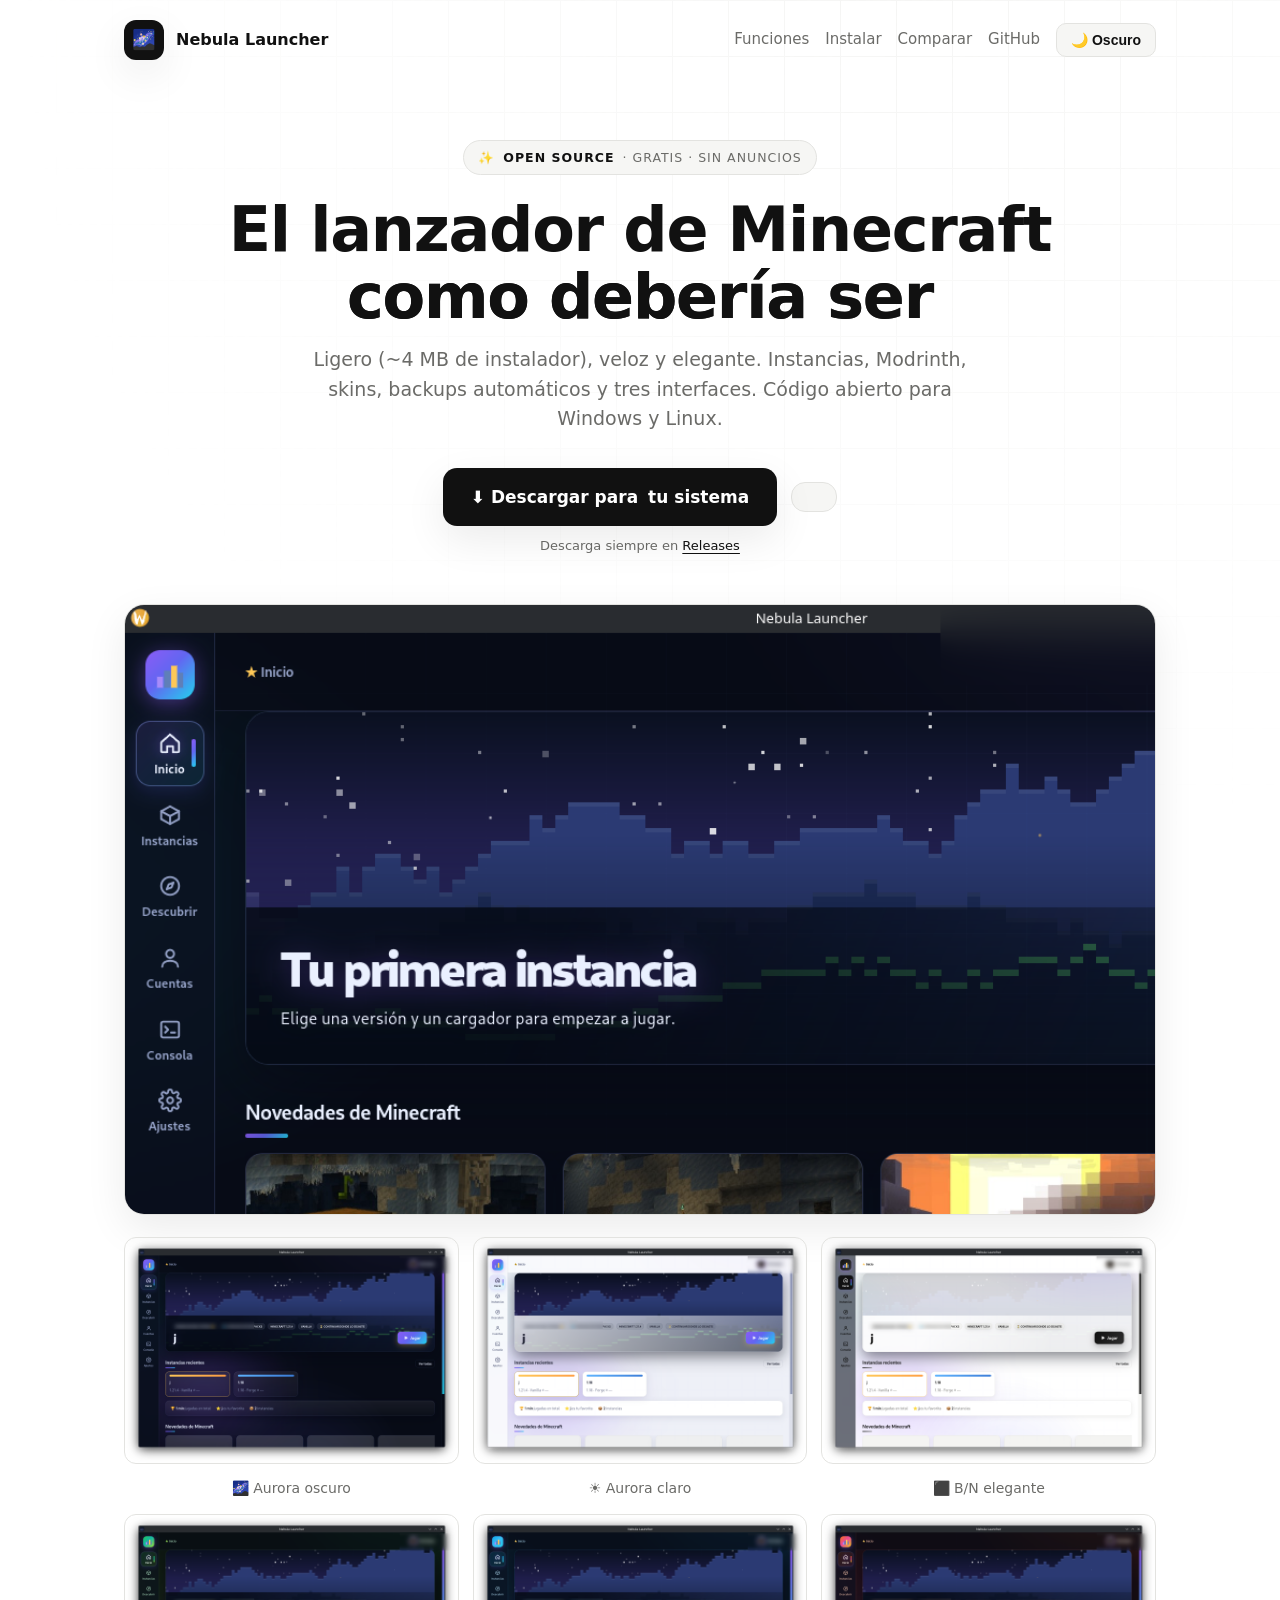
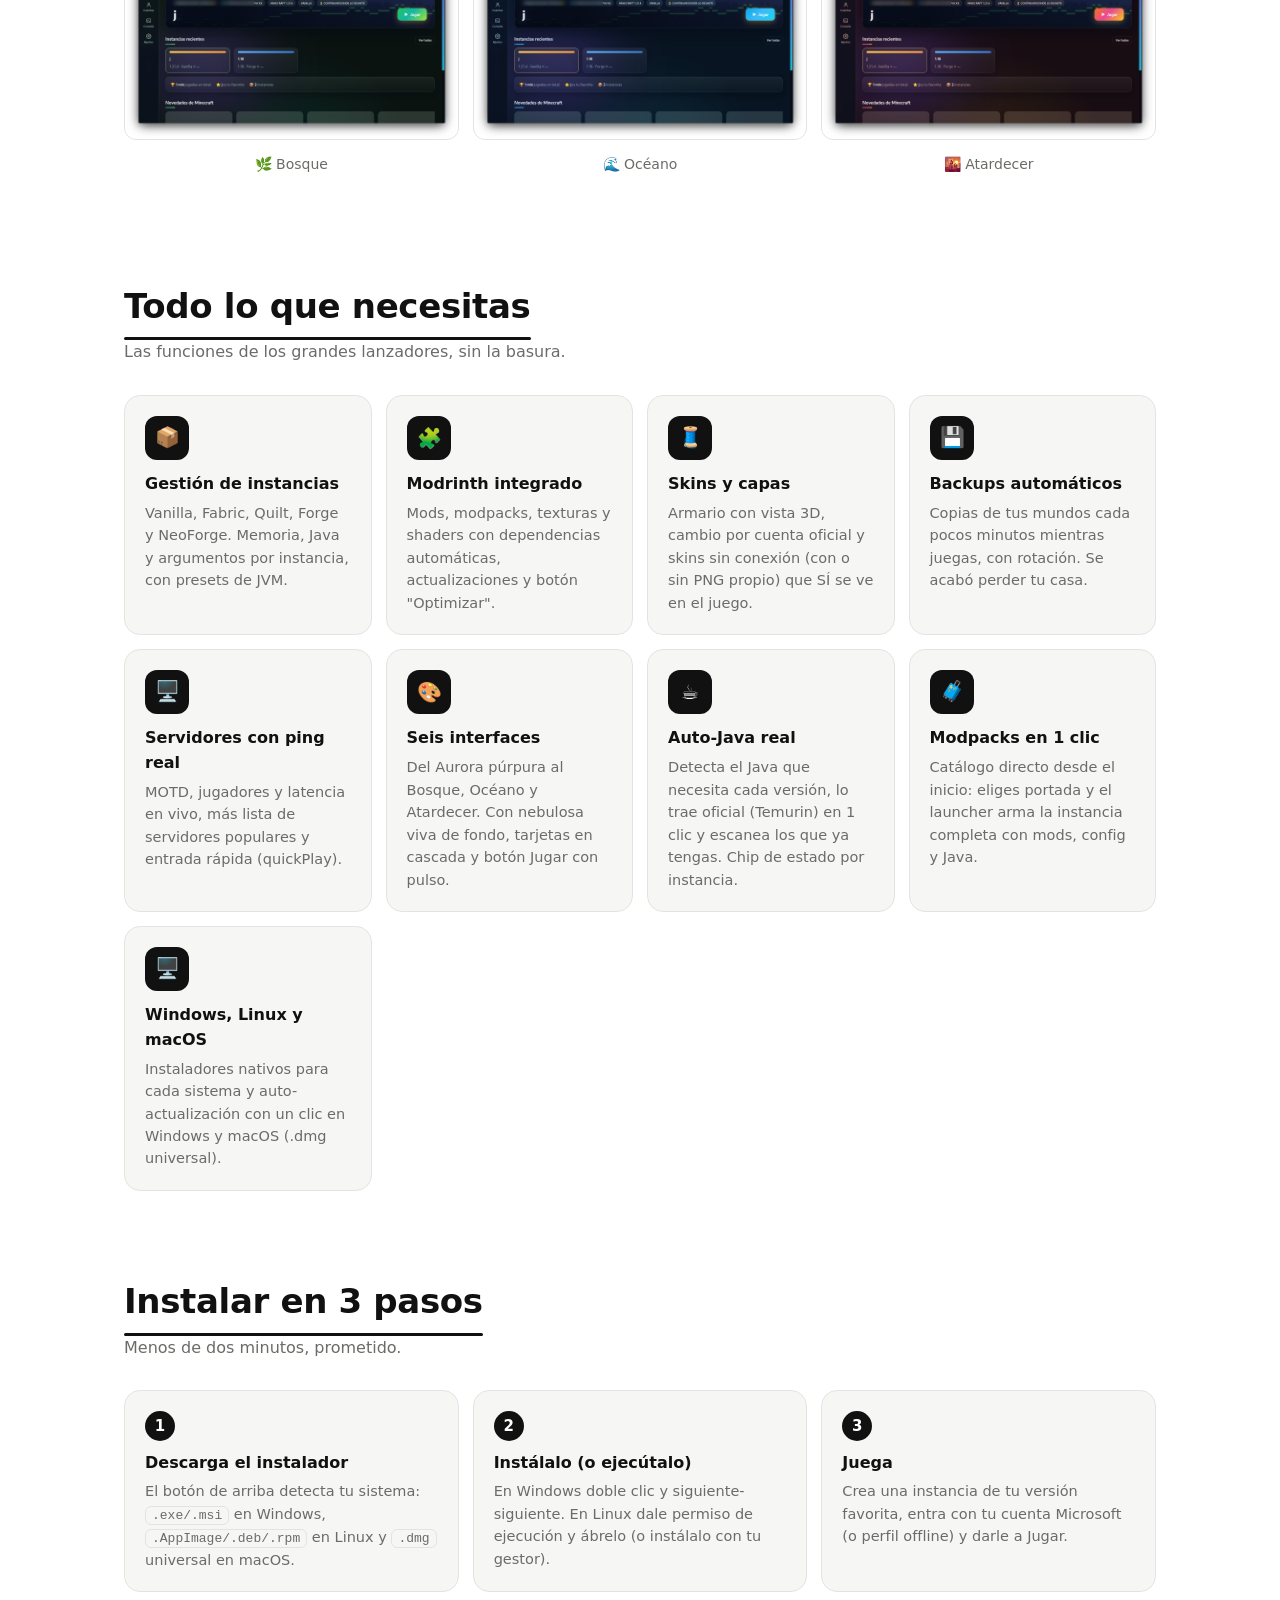
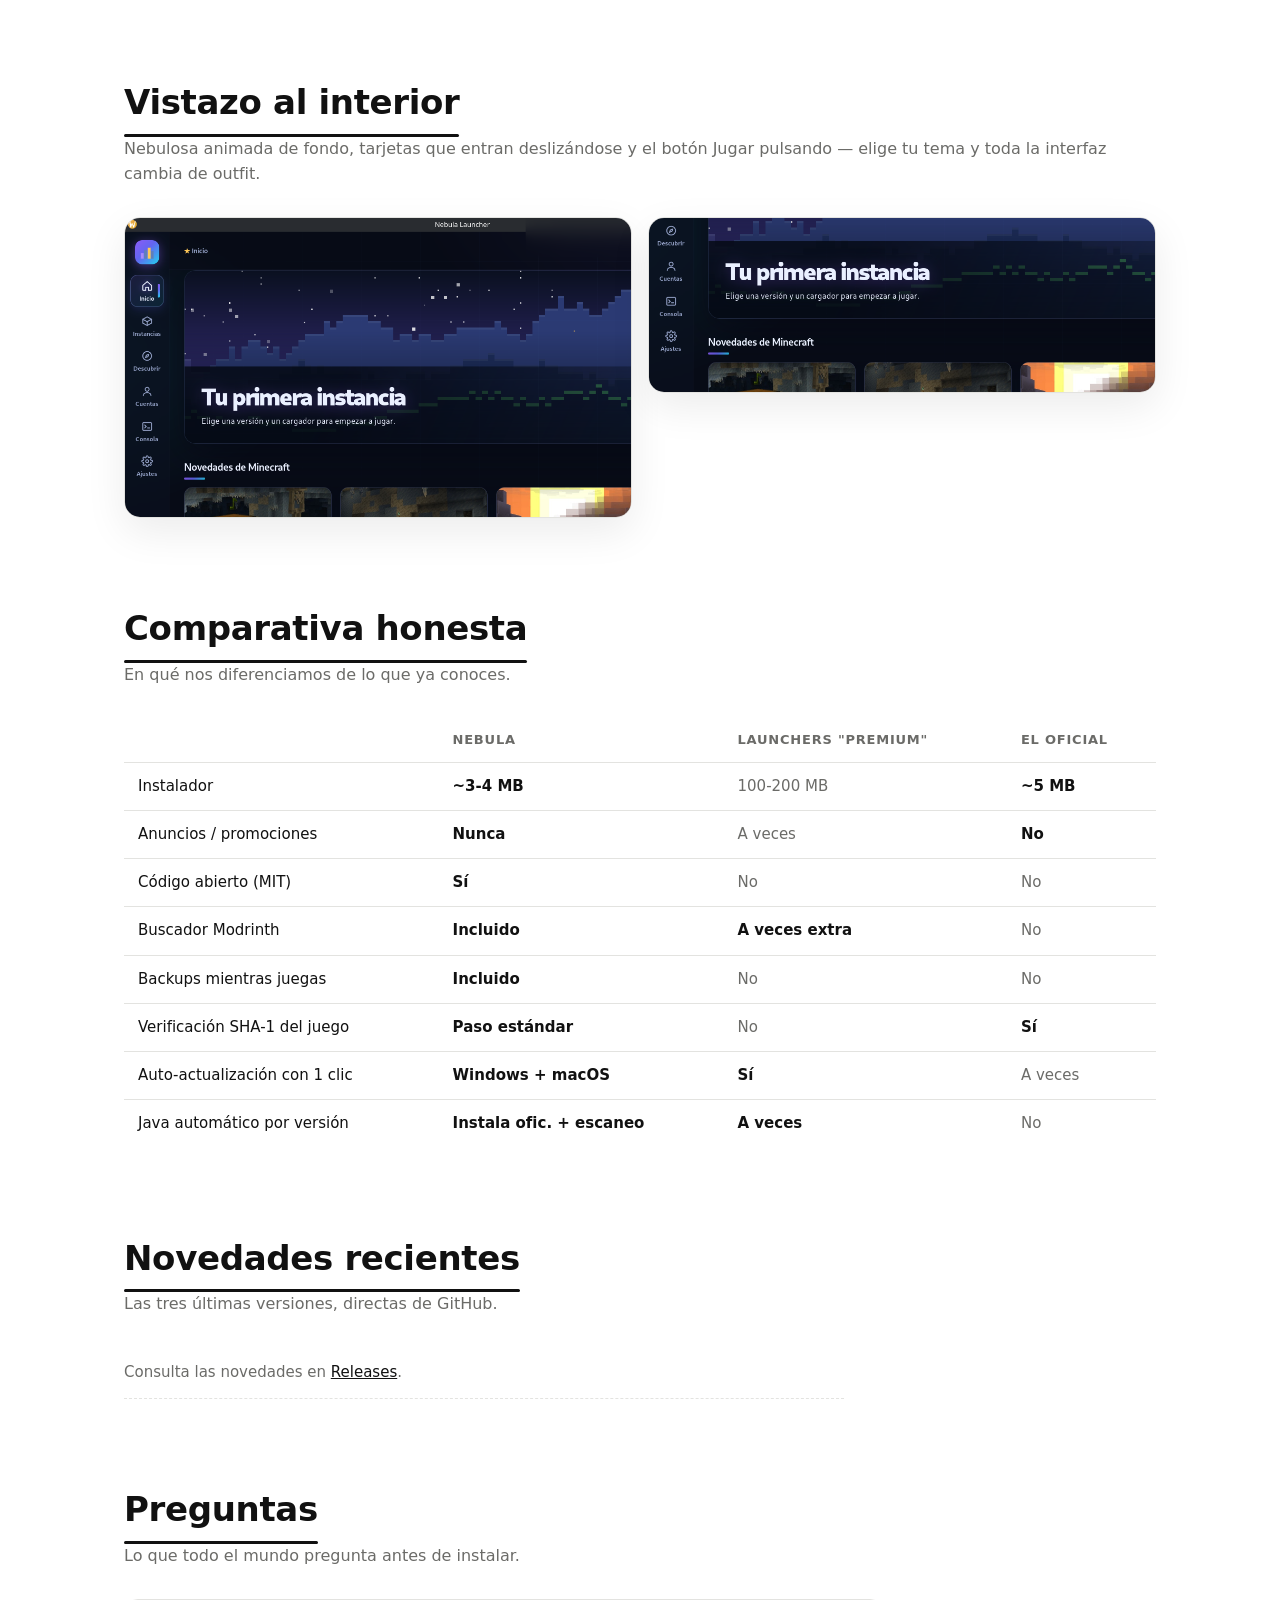
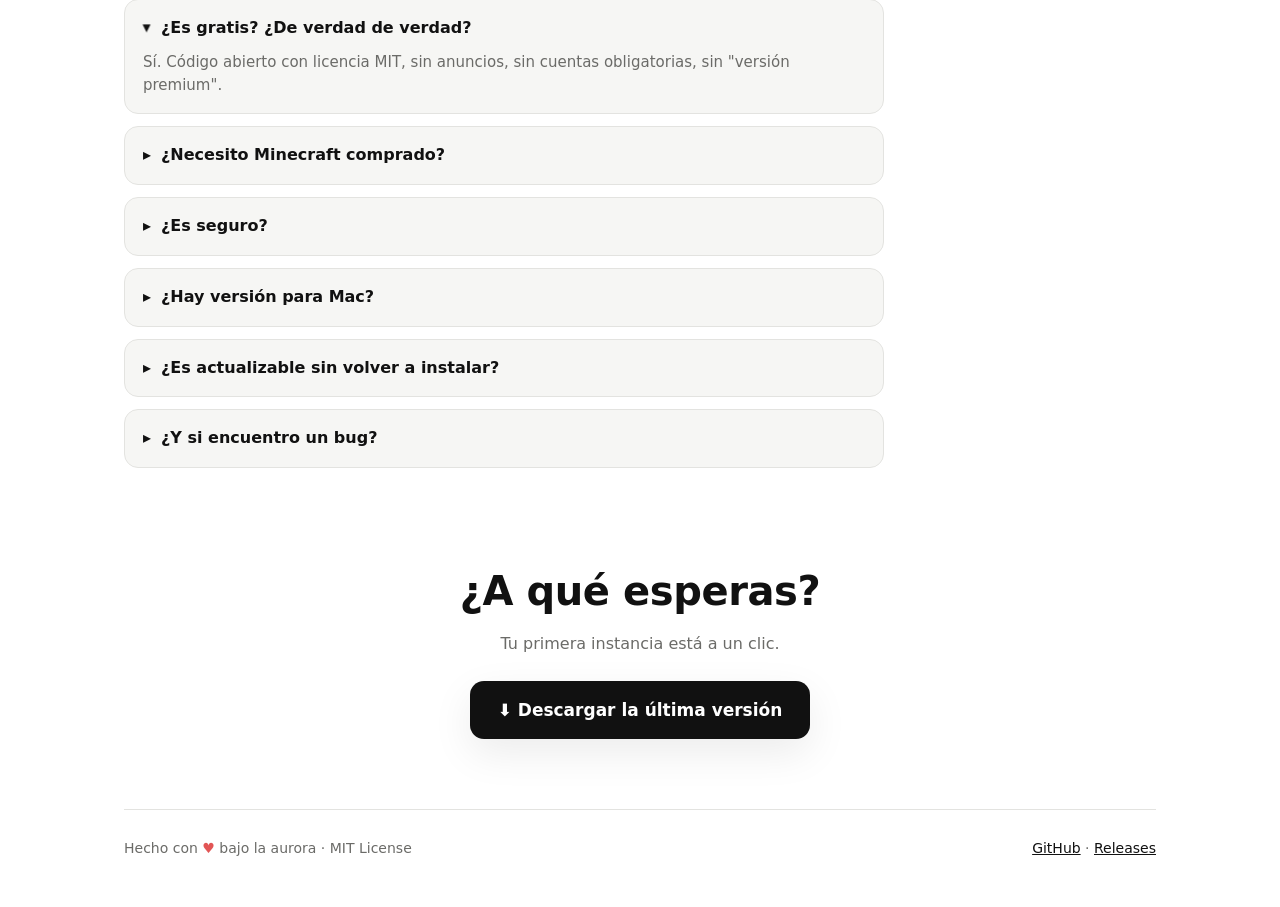
==== commit 82a83eca: "docs: README y pagina con galeria de los 6 temas (capturas reales con cuenta difuminada), macOS en b" ====
--- a/docs/index.html
+++ b/docs/index.html
@@ -169,6 +169,13 @@
     font-size: 14px; display: flex; flex-wrap: wrap; gap: 12px; align-items: center; justify-content: space-between;
   }
   footer .heart { color: #e25555; }
+
+  .temas-row { display: grid; grid-template-columns: repeat(3, 1fr); gap: 14px; margin-top: 22px; }
+  .temas-row figure { margin: 0; }
+  .temas-row img { width: 100%; border-radius: 12px; border: 1px solid var(--line, #333); transition: transform .2s ease, box-shadow .2s; }
+  .temas-row img:hover { transform: scale(1.02); box-shadow: 0 10px 30px rgba(0,0,0,.35); }
+  .temas-row figcaption { font-size: 14px; margin-top: 6px; color: var(--muted, #999); text-align: center; }
+  @media (max-width: 860px) { .temas-row { grid-template-columns: 1fr; } }
 </style>
 </head>
 <body>
@@ -193,6 +200,14 @@
     </div>
     <p class="meta" id="ver-info">Consultando la última versión… · <a href="https://github.com/mclovin552/nebula-launcher/releases">todas las versiones</a></p>
     <div class="shot"><img src="screenshot-home.png" alt="Nebula Launcher"></div>
+  <div class="temas-row">
+    <figure><img src="temas/tema-dark.png" alt="Tema Aurora oscuro"><figcaption>🌌 Aurora oscuro</figcaption></figure>
+    <figure><img src="temas/tema-light.png" alt="Tema Aurora claro"><figcaption>☀️ Aurora claro</figcaption></figure>
+    <figure><img src="temas/tema-contrast.png" alt="Tema Blanco y negro"><figcaption>⬛ B/N elegante</figcaption></figure>
+    <figure><img src="temas/tema-forest.png" alt="Tema Bosque"><figcaption>🌿 Bosque</figcaption></figure>
+    <figure><img src="temas/tema-oceano.png" alt="Tema Océano"><figcaption>🌊 Océano</figcaption></figure>
+    <figure><img src="temas/tema-atardecer.png" alt="Tema Atardecer"><figcaption>🌇 Atardecer</figcaption></figure>
+  </div>
   </header>
 
   <section id="funciones">
@@ -204,15 +219,18 @@
       <div class="card"><div class="ico">🧵</div><b>Skins y capas</b><p>Armario con vista 3D, cambio por cuenta oficial y skins sin conexión (con o sin PNG propio) que SÍ se ve en el juego.</p></div>
       <div class="card"><div class="ico">💾</div><b>Backups automáticos</b><p>Copias de tus mundos cada pocos minutos mientras juegas, con rotación. Se acabó perder tu casa.</p></div>
       <div class="card"><div class="ico">🖥️</div><b>Servidores con ping real</b><p>MOTD, jugadores y latencia en vivo, más lista de servidores populares y entrada rápida (quickPlay).</p></div>
-      <div class="card"><div class="ico">🎨</div><b>Tres interfaces</b><p>Aurora oscuro, Aurora claro y Blanco y Negro. Barra de scroll clásica, animaciones fluidas y avisos discretos.</p></div>
-    </div>
+      <div class="card"><div class="ico">🎨</div><b>Seis interfaces</b><p>Del Aurora púrpura al Bosque, Océano y Atardecer. Con nebulosa viva de fondo, tarjetas en cascada y botón Jugar con pulso.</p></div>
+
+      <div class="card"><div class="ico">☕</div><b>Auto-Java real</b><p>Detecta el Java que necesita cada versión, lo trae oficial (Temurin) en 1 clic y escanea los que ya tengas. Chip de estado por instancia.</p></div>
+      <div class="card"><div class="ico">🧳</div><b>Modpacks en 1 clic</b><p>Catálogo directo desde el inicio: eliges portada y el launcher arma la instancia completa con mods, config y Java.</p></div>
+      <div class="card"><div class="ico">🖥️</div><b>Windows, Linux y macOS</b><p>Instaladores nativos para cada sistema y auto-actualización con un clic en Windows y macOS (.dmg universal).</p></div>    </div>
   </section>
 
   <section id="instalar">
     <h2 class="underline">Instalar en 3 pasos</h2>
     <p class="lead">Menos de dos minutos, prometido.</p>
     <div class="steps">
-      <div class="step"><b>Descarga el instalador</b><p>El botón de arriba detecta tu sistema: <code>.exe/.msi</code> en Windows, <code>.AppImage/.deb/.rpm</code> en Linux.</p></div>
+      <div class="step"><b>Descarga el instalador</b><p>El botón de arriba detecta tu sistema: <code>.exe/.msi</code> en Windows, <code>.AppImage/.deb/.rpm</code> en Linux y <code>.dmg</code> universal en macOS.</p></div>
       <div class="step"><b>Instálalo (o ejecútalo)</b><p>En Windows doble clic y siguiente-siguiente. En Linux dale permiso de ejecución y ábrelo (o instálalo con tu gestor).</p></div>
       <div class="step"><b>Juega</b><p>Crea una instancia de tu versión favorita, entra con tu cuenta Microsoft (o perfil offline) y darle a Jugar.</p></div>
     </div>
@@ -220,7 +238,7 @@
 
   <section>
     <h2 class="underline">Vistazo al interior</h2>
-    <p class="lead">Tema Aurora con vidrio y animaciones — y el elegante Blanco y Negro.</p>
+    <p class="lead">Nebulosa animada de fondo, tarjetas que entran deslizándose y el botón Jugar pulsando — elige tu tema y toda la interfaz cambia de outfit.</p>
     <div class="shots2">
       <img src="screenshot-home.png" alt="Inicio con Aurora">
       <img src="screenshot-news.png" alt="Novedades de Minecraft">
@@ -238,6 +256,8 @@
       <tr><td>Buscador Modrinth</td><td class="yes">Incluido</td><td class="yes">A veces extra</td><td class="no">No</td></tr>
       <tr><td>Backups mientras juegas</td><td class="yes">Incluido</td><td class="no">No</td><td class="no">No</td></tr>
       <tr><td>Verificación SHA-1 del juego</td><td class="yes">Paso estándar</td><td class="no">No</td><td class="yes">Sí</td></tr>
+      <tr><td>Auto-actualización con 1 clic</td><td class="yes">Windows + macOS</td><td class="yes">Sí</td><td class="no">A veces</td></tr>
+      <tr><td>Java automático por versión</td><td class="yes">Instala ofic. + escaneo</td><td class="yes">A veces</td><td class="no">No</td></tr>
     </table>
   </section>
 
@@ -253,7 +273,9 @@
     <details open><summary>¿Es gratis? ¿De verdad de verdad?</summary><p>Sí. Código abierto con licencia MIT, sin anuncios, sin cuentas obligatorias, sin "versión premium".</p></details>
     <details><summary>¿Necesito Minecraft comprado?</summary><p>Puedes jugar con cuenta Microsoft si lo has comprado (el launcher lo verifica contra los servidores de Mojang), o crear un perfil offline para probar sin conexión.</p></details>
     <details><summary>¿Es seguro?</summary><p>Sí: el código entero es visible en GitHub, los archivos del juego se verifican con SHA-1 contra los servidores de Mojang y nada se instala fuera de su carpeta de datos.</p></details>
-    <details><summary>¿Y si encuentro un bug?</summary><p>Abre un issue en GitHub o coméntalo en GitHub — hay versiones nuevas con frecuencia y los reportes se atienden.</p></details>
+    <details><summary>¿Hay versión para Mac?</summary><p>Sí: descarga el .dmg universal (funciona en Apple Silicon e Intel). Como no está firmado con cuenta de desarrollador de pago, en la primera apertura macOS puede avisar: clic derecho sobre la app → <b>Abrir</b>, y listo.</p></details>
+  <details><summary>¿Es actualizable sin volver a instalar?</summary><p>Sí: cuando hay versión nueva aparece un aviso pequeño dentro del launcher; en Windows y macOS se descarga e instala con un clic, sin pop-ups molestos.</p></details>
+  <details><summary>¿Y si encuentro un bug?</summary><p>Abre un issue en GitHub o coméntalo en GitHub — hay versiones nuevas con frecuencia y los reportes se atienden.</p></details>
   </section>
 
   <section class="cta">
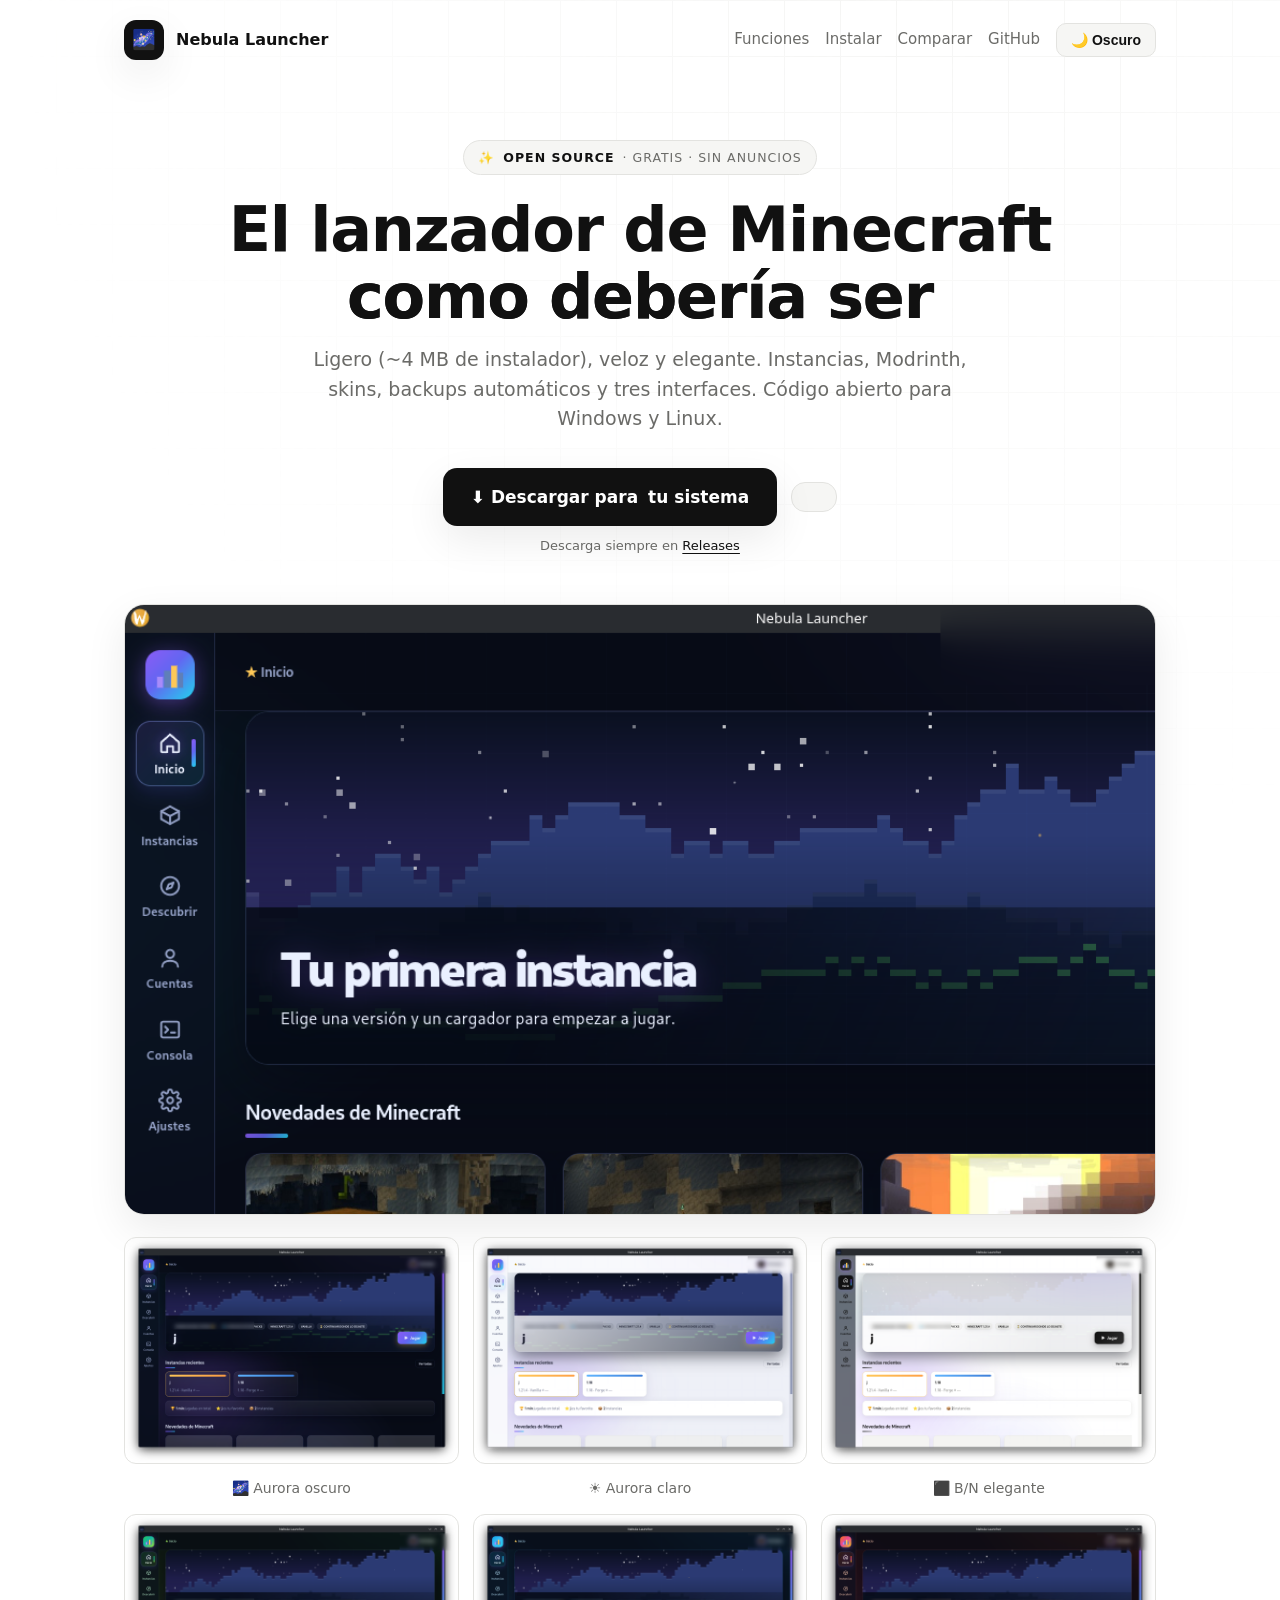
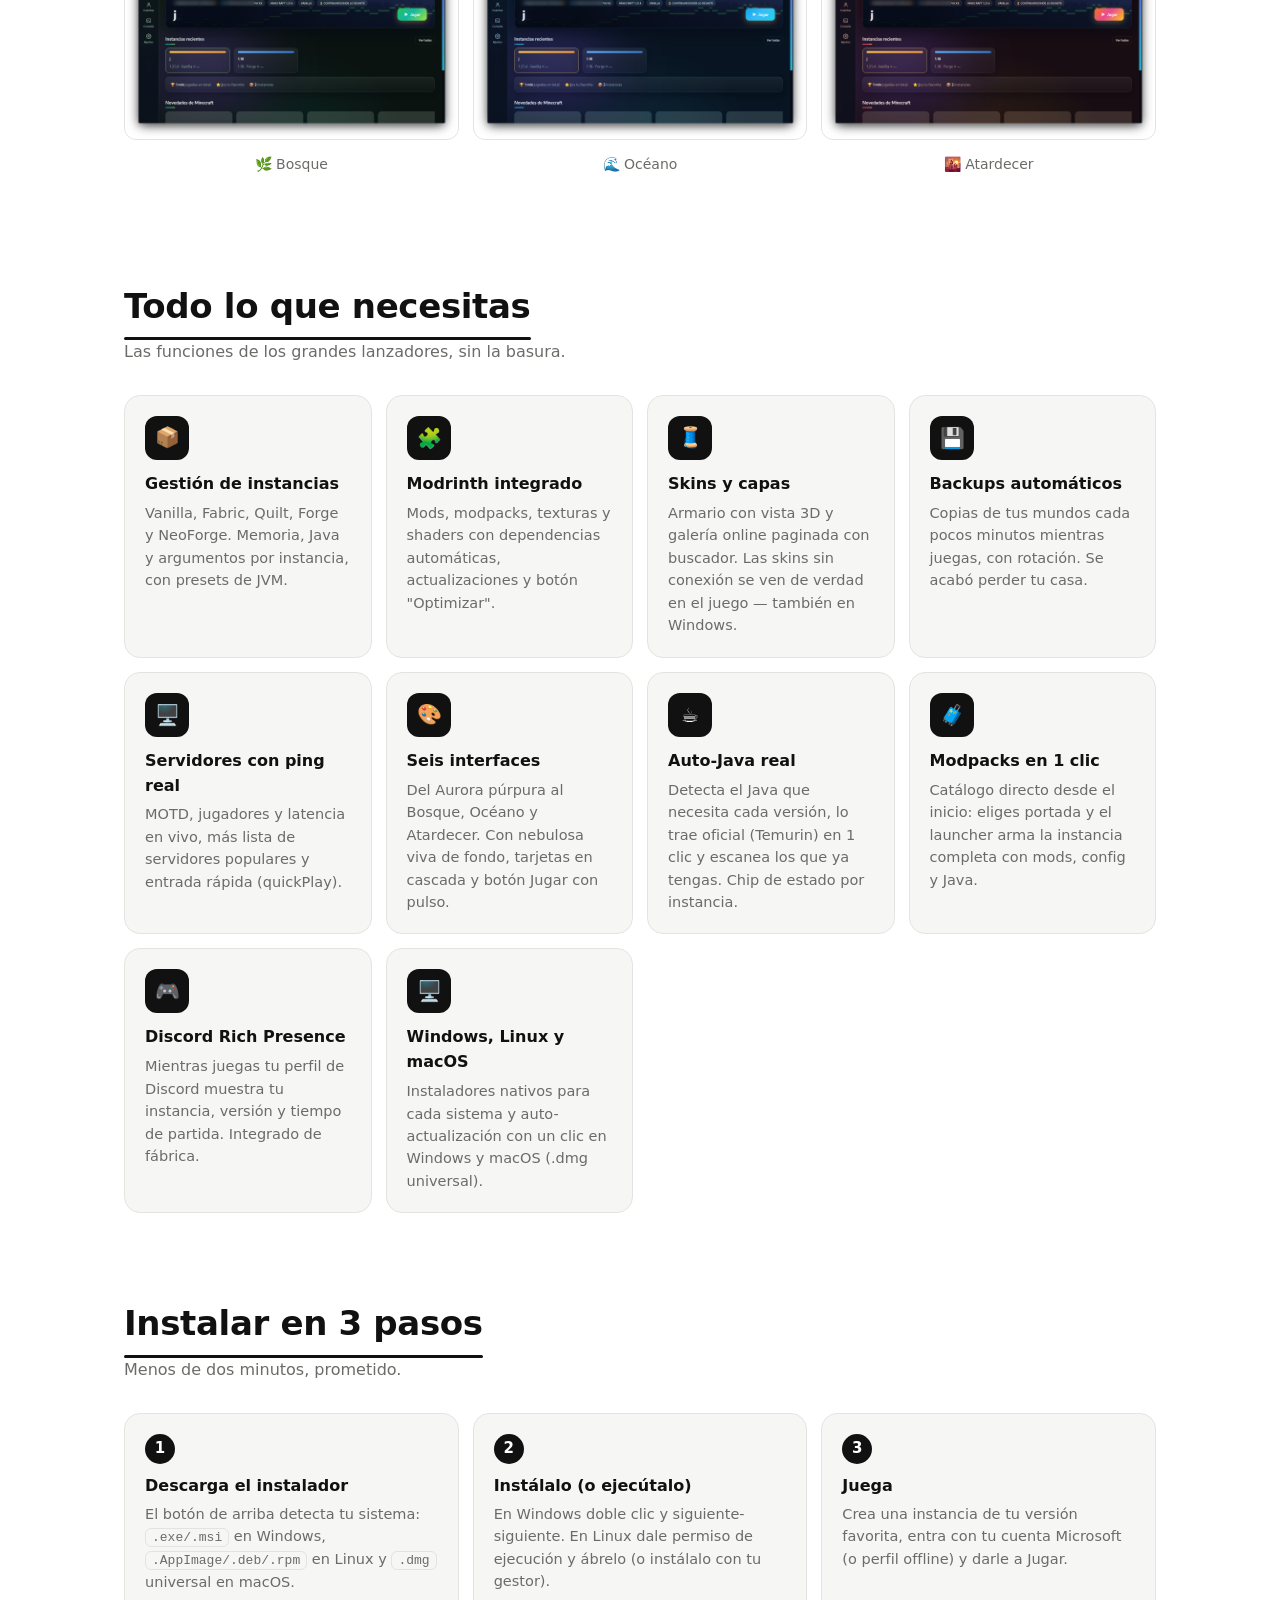
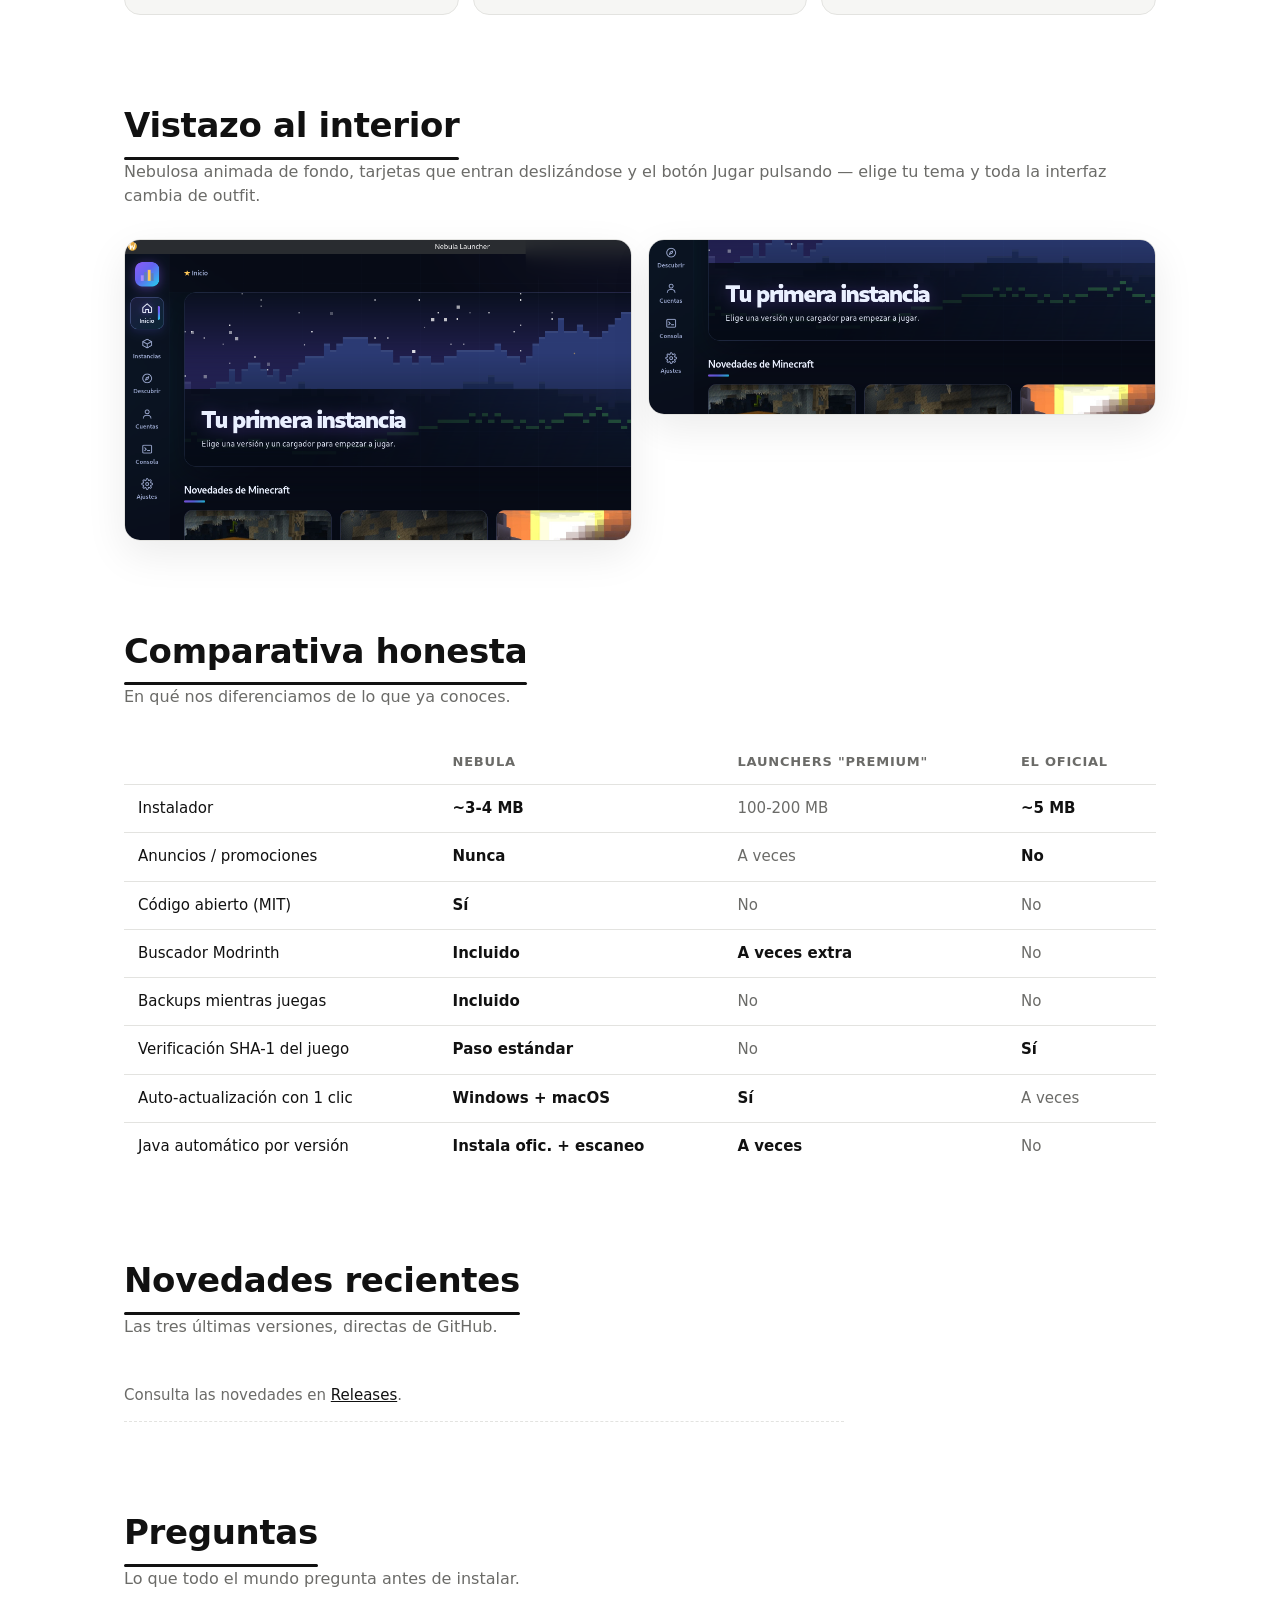
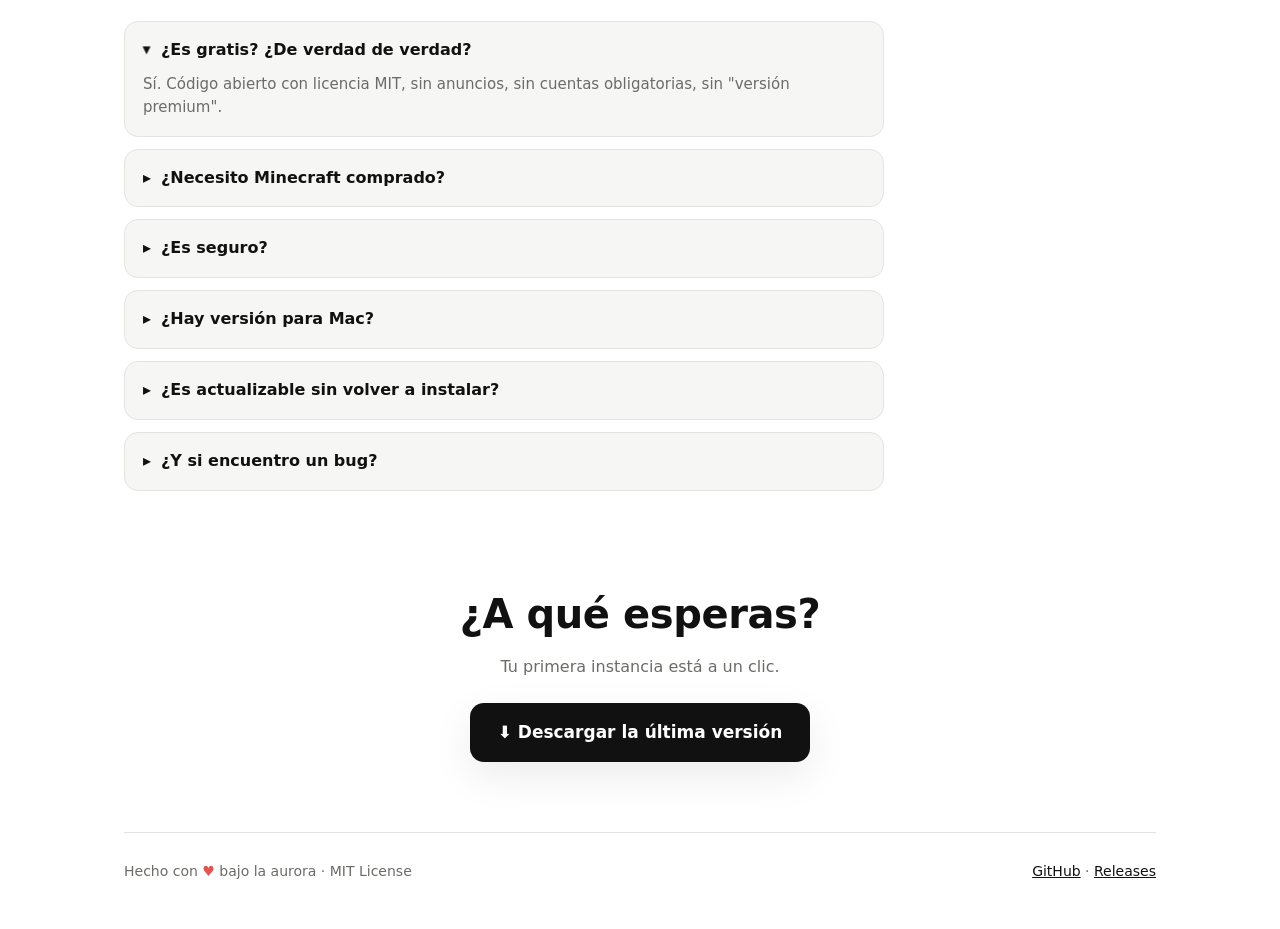
==== commit c48a75af: "interfaz Ember (nueva paleta), skins offline reforzadas en Windows, README y web actualizados, versi" ====
--- a/docs/index.html
+++ b/docs/index.html
@@ -216,13 +216,14 @@
     <div class="features">
       <div class="card"><div class="ico">📦</div><b>Gestión de instancias</b><p>Vanilla, Fabric, Quilt, Forge y NeoForge. Memoria, Java y argumentos por instancia, con presets de JVM.</p></div>
       <div class="card"><div class="ico">🧩</div><b>Modrinth integrado</b><p>Mods, modpacks, texturas y shaders con dependencias automáticas, actualizaciones y botón "Optimizar".</p></div>
-      <div class="card"><div class="ico">🧵</div><b>Skins y capas</b><p>Armario con vista 3D, cambio por cuenta oficial y skins sin conexión (con o sin PNG propio) que SÍ se ve en el juego.</p></div>
+      <div class="card"><div class="ico">🧵</div><b>Skins y capas</b><p>Armario con vista 3D y galería online paginada con buscador. Las skins sin conexión se ven de verdad en el juego — también en Windows.</p></div>
       <div class="card"><div class="ico">💾</div><b>Backups automáticos</b><p>Copias de tus mundos cada pocos minutos mientras juegas, con rotación. Se acabó perder tu casa.</p></div>
       <div class="card"><div class="ico">🖥️</div><b>Servidores con ping real</b><p>MOTD, jugadores y latencia en vivo, más lista de servidores populares y entrada rápida (quickPlay).</p></div>
       <div class="card"><div class="ico">🎨</div><b>Seis interfaces</b><p>Del Aurora púrpura al Bosque, Océano y Atardecer. Con nebulosa viva de fondo, tarjetas en cascada y botón Jugar con pulso.</p></div>
 
       <div class="card"><div class="ico">☕</div><b>Auto-Java real</b><p>Detecta el Java que necesita cada versión, lo trae oficial (Temurin) en 1 clic y escanea los que ya tengas. Chip de estado por instancia.</p></div>
       <div class="card"><div class="ico">🧳</div><b>Modpacks en 1 clic</b><p>Catálogo directo desde el inicio: eliges portada y el launcher arma la instancia completa con mods, config y Java.</p></div>
+      <div class="card"><div class="ico">🎮</div><b>Discord Rich Presence</b><p>Mientras juegas tu perfil de Discord muestra tu instancia, versión y tiempo de partida. Integrado de fábrica.</p></div>
       <div class="card"><div class="ico">🖥️</div><b>Windows, Linux y macOS</b><p>Instaladores nativos para cada sistema y auto-actualización con un clic en Windows y macOS (.dmg universal).</p></div>    </div>
   </section>
 
@@ -295,6 +296,7 @@
     const ua = navigator.userAgent;
     if (/Win/i.test(ua)) return 'windows';
     if (/Linux/i.test(ua) && !/Android/i.test(ua)) return 'linux';
+    if (/Mac|iPhone|iPad/i.test(ua)) return 'mac';
     return 'otro';
   })();
 
@@ -318,24 +320,35 @@
     .then(rel => {
       const v = (rel.tag_name || '').replace(/^v/, '');
       document.getElementById('ver').textContent = 'v' + v + ' es la última';
-      const base = 'https://github.com/mclovin552/nebula-launcher/releases/latest/download/';
+      const dlbase = 'https://github.com/mclovin552/nebula-launcher/releases/download/' + rel.tag_name + '/';
       const names = (rel.assets || []).map(a => a.name);
+      const pick = (re) => {
+        const hits = names.filter(n => re.test(n));
+        hits.sort((a, b) => (b.includes('_' + v + '_') || b.includes('-' + v + '-') ? 1 : 0) - (a.includes('_' + v + '_') || a.includes('-' + v + '-') ? 1 : 0));
+        return hits[0] || '';
+      };
       let main = rel.html_url || '#';
       let dash = '';
+      let oslabel = '';
       if (OS === 'windows') {
-        document.getElementById('os-name').textContent = 'Windows';
-        if (names.find(n => /_x64-setup\.exe$/.test(n))) main = base + names.find(n => /_x64-setup\.exe$/.test(n));
-        if (names.find(n => /_en-US\.msi$/.test(n))) dash = base + names.find(n => /_en-US\.msi$/.test(n));
+        oslabel = 'Windows';
+        main = pick(/_x64-setup\.exe$/) ? dlbase + pick(/_x64-setup\.exe$/) : main;
+        dash = pick(/_en-US\.msi$/) ? dlbase + pick(/_en-US\.msi$/) : '';
       } else if (OS === 'linux') {
-        document.getElementById('os-name').textContent = 'Linux';
-        if (names.find(n => /AppImage/.test(n))) main = base + names.find(n => /AppImage/.test(n));
-        if (names.find(n => /amd64\.deb$/.test(n))) dash = base + names.find(n => /amd64\.deb$/.test(n));
+        oslabel = 'Linux';
+        main = pick(/_amd64\.AppImage$/) ? dlbase + pick(/_amd64\.AppImage$/) : main;
+        dash = pick(/amd64\.deb$/) ? dlbase + pick(/amd64\.deb$/) : '';
+      } else if (OS === 'mac') {
+        oslabel = 'macOS';
+        main = pick(/\.dmg$/) ? dlbase + pick(/\.dmg$/) : main;
+        dash = '';
       }
+      document.getElementById('os-name').textContent = oslabel || 'tu sistema';
       document.getElementById('main-dl').href = main;
       const q = document.getElementById('dash-dl');
-      if (dash) { q.href = dash; q.textContent = 'Descargar formato alternativo'; q.hidden = false; }
+      if (dash) { q.href = dash; q.textContent = 'Descargar formato alternativo'; q.hidden = false; } else { q.hidden = true; }
       document.getElementById('ver-info').innerHTML =
-        'Versión ' + v + ' · Windows y Linux · <a href="' + (rel.html_url || '#') + '">ver notas del release</a>';
+        'Versión ' + v + ' · Windows, Linux y macOS · <a href="' + (rel.html_url || '#') + '">ver notas del release</a>';
       document.title = 'Nebula Launcher v' + v + ' — Descargar';
     })
     .catch(() => {
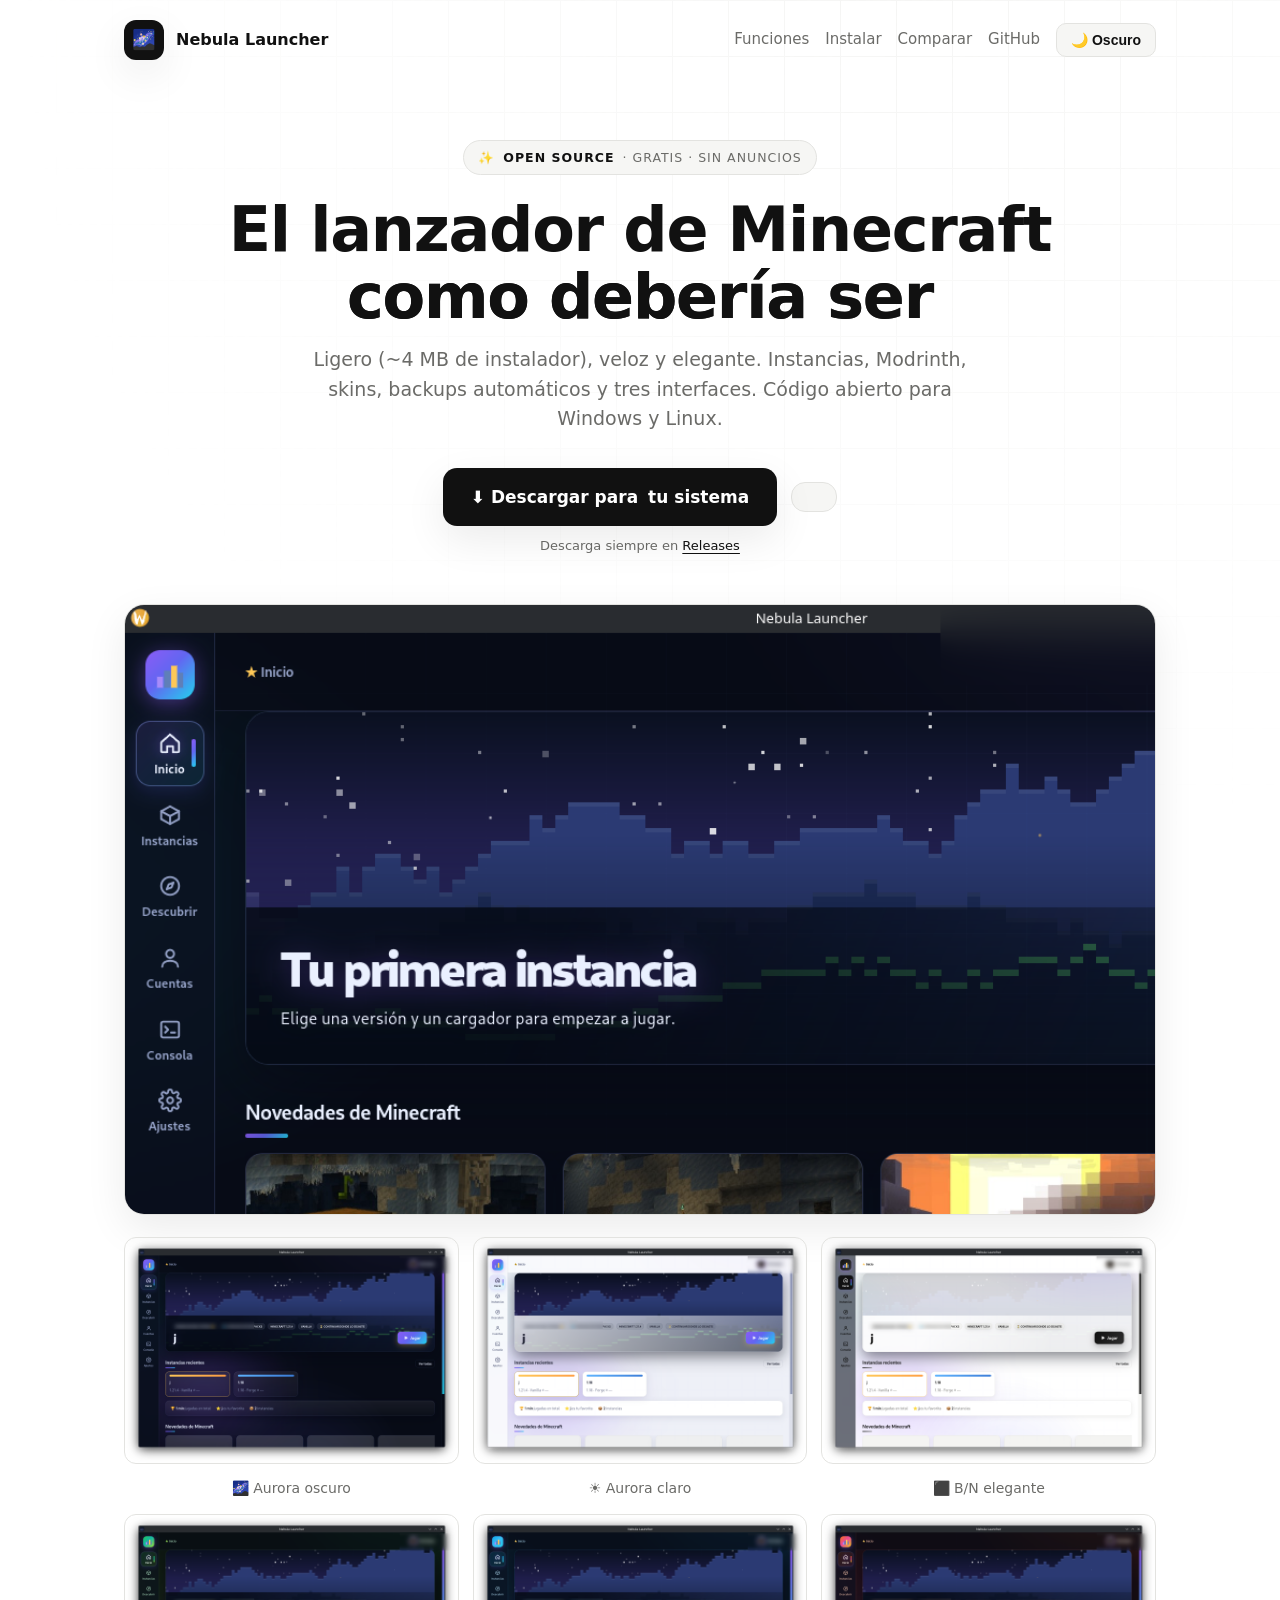
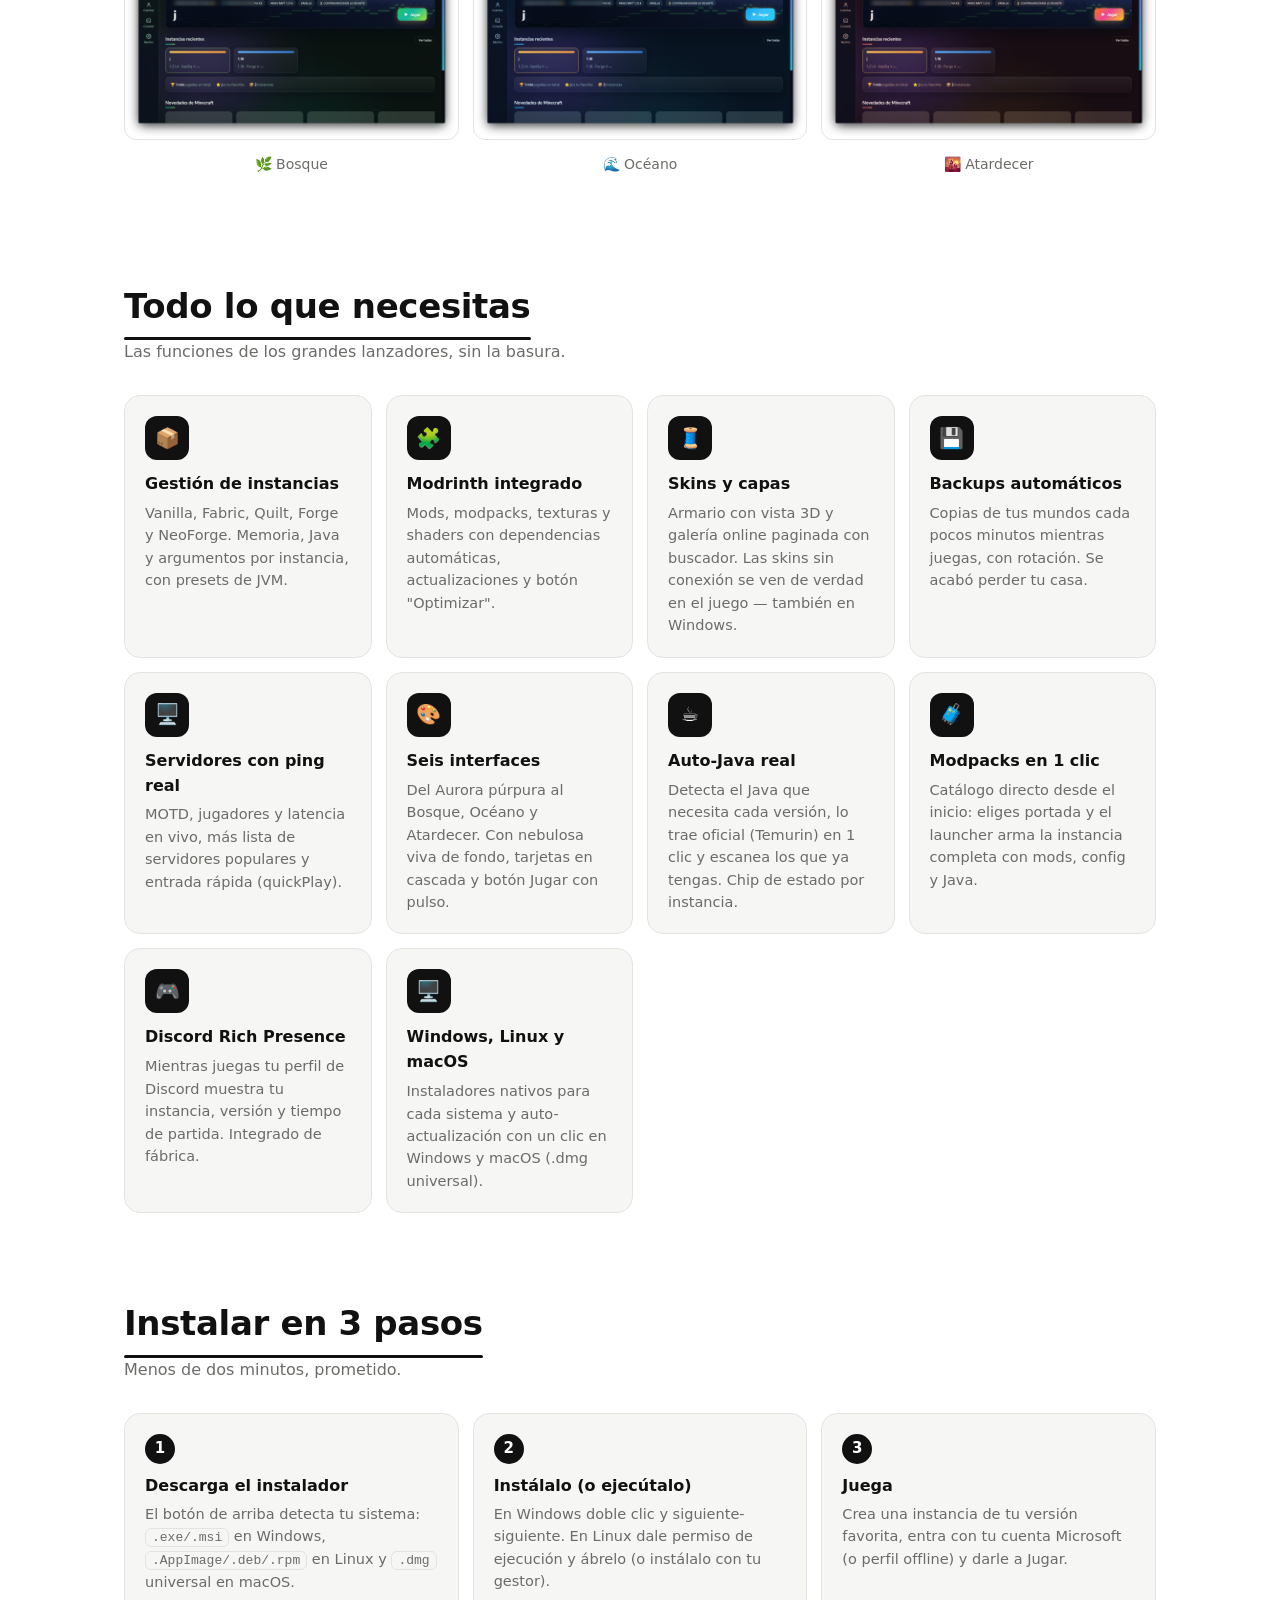
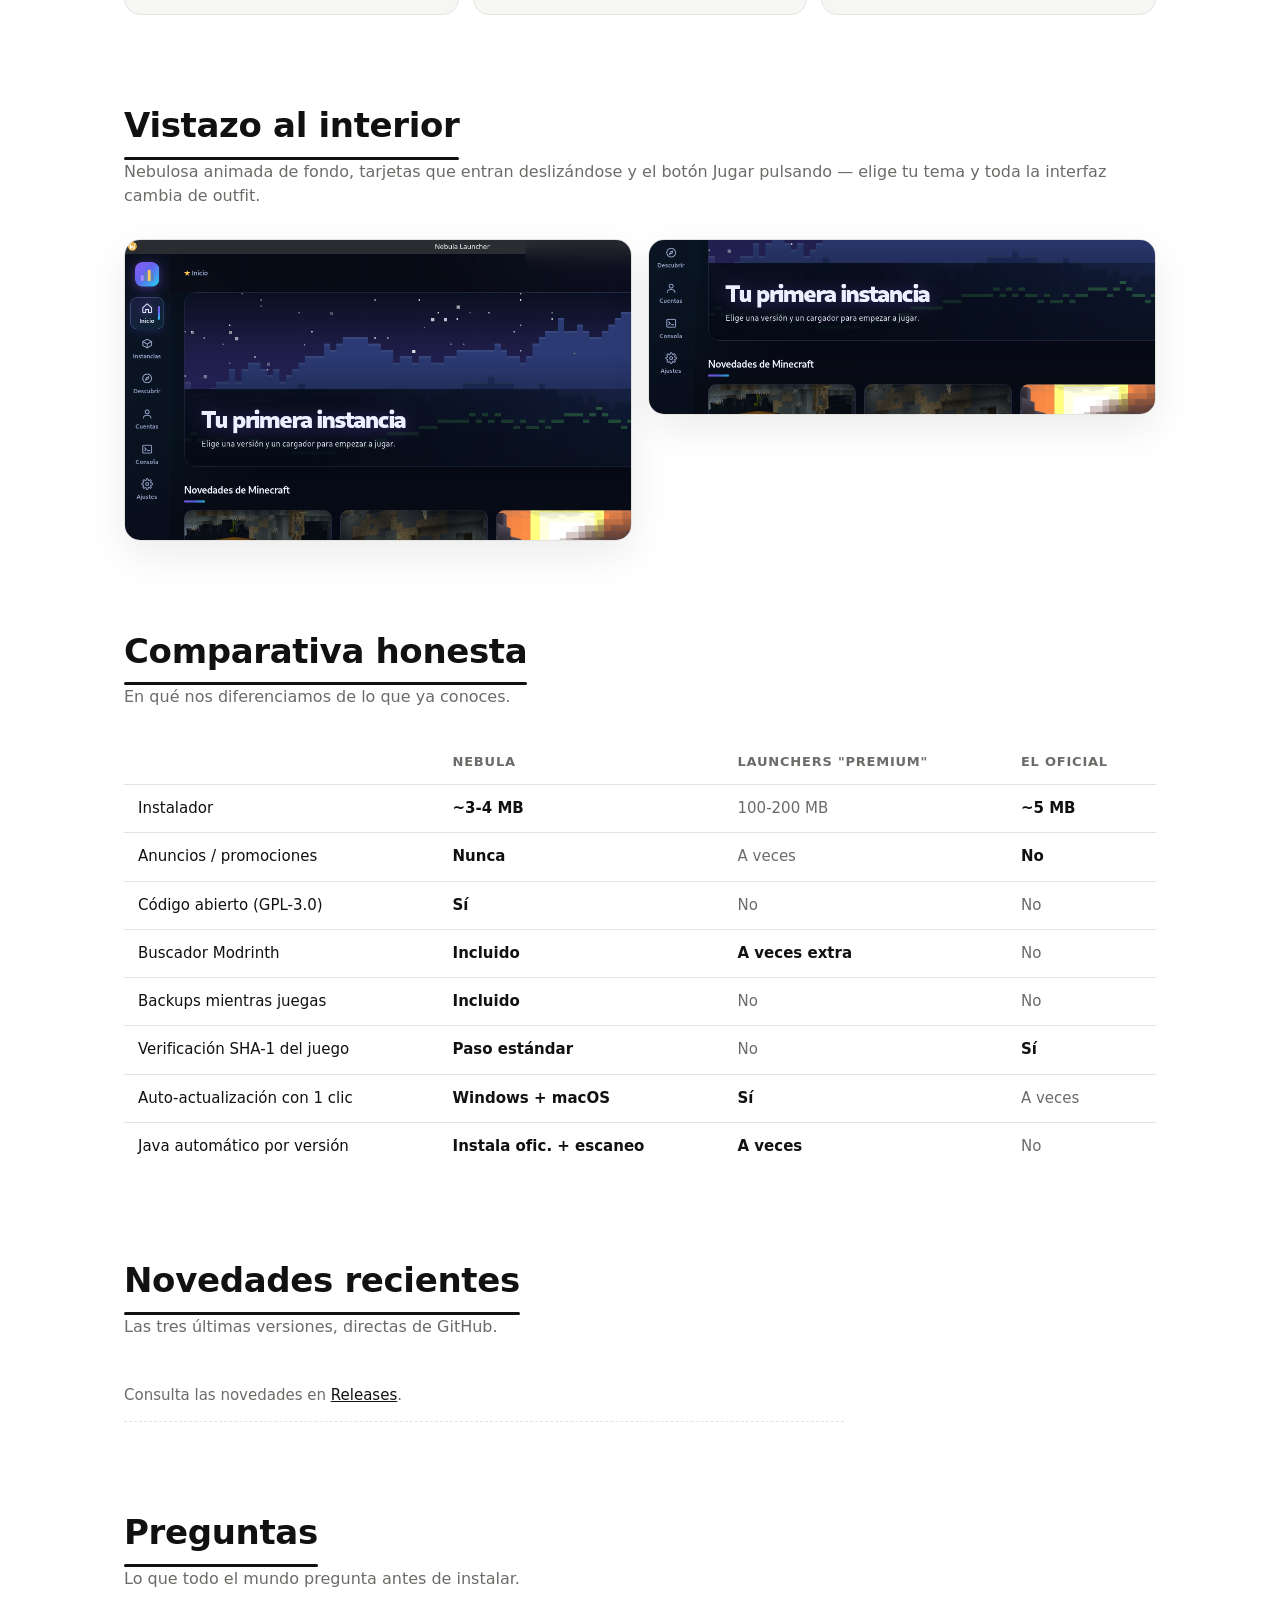
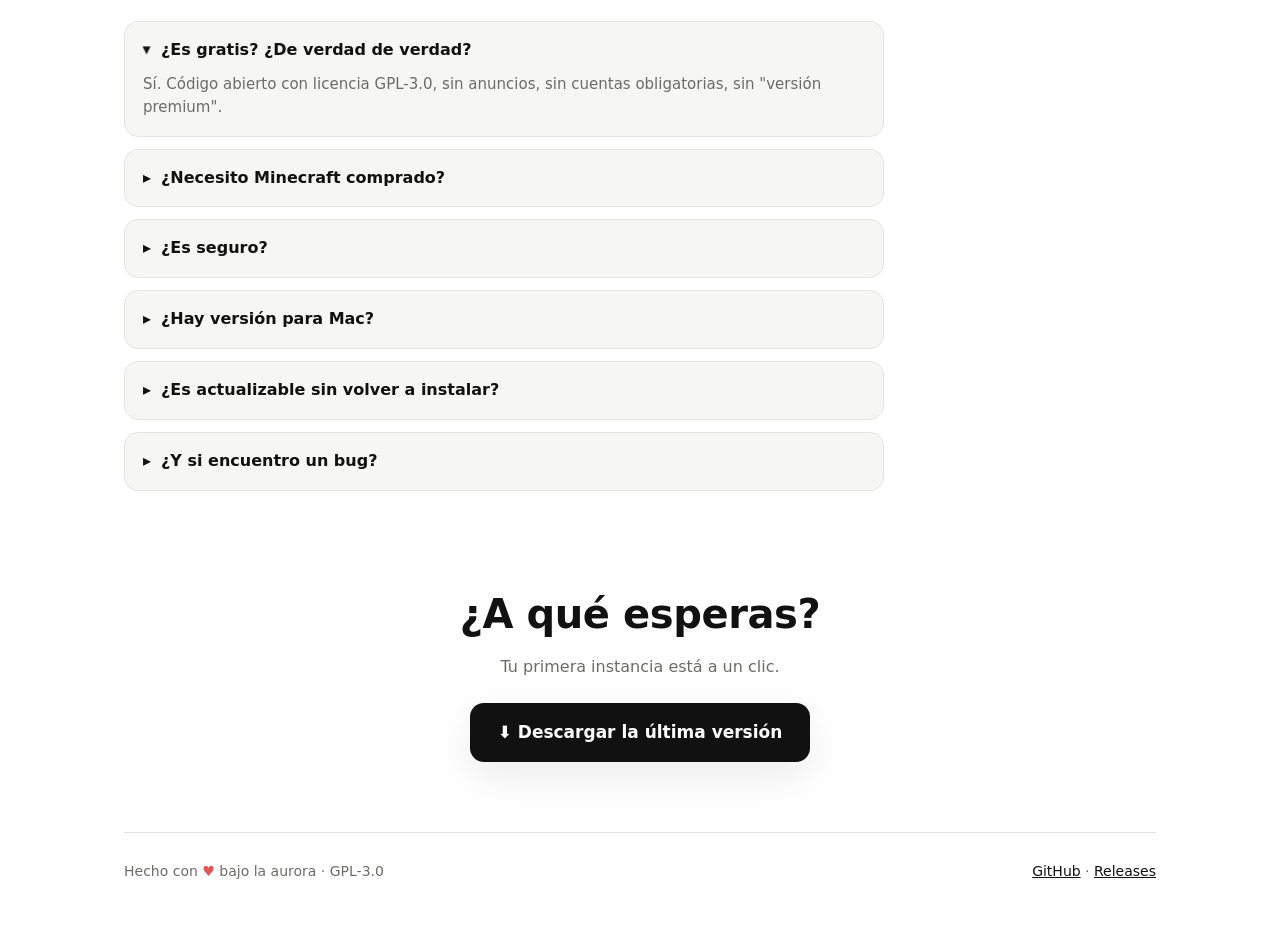
==== commit 5289d017: "cambio de licencia a GPL-3.0 (LICENSE, Cargo, README, web e interfaz)" ====
--- a/docs/index.html
+++ b/docs/index.html
@@ -253,7 +253,7 @@
       <tr><th></th><th>Nebula</th><th>Launchers "premium"</th><th>El oficial</th></tr>
       <tr><td>Instalador</td><td class="yes">~3-4 MB</td><td class="no">100-200 MB</td><td class="yes">~5 MB</td></tr>
       <tr><td>Anuncios / promociones</td><td class="yes">Nunca</td><td class="no">A veces</td><td class="yes">No</td></tr>
-      <tr><td>Código abierto (MIT)</td><td class="yes">Sí</td><td class="no">No</td><td class="no">No</td></tr>
+      <tr><td>Código abierto (GPL-3.0)</td><td class="yes">Sí</td><td class="no">No</td><td class="no">No</td></tr>
       <tr><td>Buscador Modrinth</td><td class="yes">Incluido</td><td class="yes">A veces extra</td><td class="no">No</td></tr>
       <tr><td>Backups mientras juegas</td><td class="yes">Incluido</td><td class="no">No</td><td class="no">No</td></tr>
       <tr><td>Verificación SHA-1 del juego</td><td class="yes">Paso estándar</td><td class="no">No</td><td class="yes">Sí</td></tr>
@@ -271,7 +271,7 @@
   <section id="faq" class="faq">
     <h2 class="underline">Preguntas</h2>
     <p class="lead">Lo que todo el mundo pregunta antes de instalar.</p>
-    <details open><summary>¿Es gratis? ¿De verdad de verdad?</summary><p>Sí. Código abierto con licencia MIT, sin anuncios, sin cuentas obligatorias, sin "versión premium".</p></details>
+    <details open><summary>¿Es gratis? ¿De verdad de verdad?</summary><p>Sí. Código abierto con licencia GPL-3.0, sin anuncios, sin cuentas obligatorias, sin "versión premium".</p></details>
     <details><summary>¿Necesito Minecraft comprado?</summary><p>Puedes jugar con cuenta Microsoft si lo has comprado (el launcher lo verifica contra los servidores de Mojang), o crear un perfil offline para probar sin conexión.</p></details>
     <details><summary>¿Es seguro?</summary><p>Sí: el código entero es visible en GitHub, los archivos del juego se verifican con SHA-1 contra los servidores de Mojang y nada se instala fuera de su carpeta de datos.</p></details>
     <details><summary>¿Hay versión para Mac?</summary><p>Sí: descarga el .dmg universal (funciona en Apple Silicon e Intel). Como no está firmado con cuenta de desarrollador de pago, en la primera apertura macOS puede avisar: clic derecho sobre la app → <b>Abrir</b>, y listo.</p></details>
@@ -286,7 +286,7 @@
   </section>
 
   <footer>
-    <span>Hecho con <span class="heart">♥</span> bajo la aurora · MIT License</span>
+    <span>Hecho con <span class="heart">♥</span> bajo la aurora · GPL-3.0</span>
     <span><a href="https://github.com/mclovin552/nebula-launcher">GitHub</a> · <a href="https://github.com/mclovin552/nebula-launcher/releases">Releases</a></span>
   </footer>
 </div>
